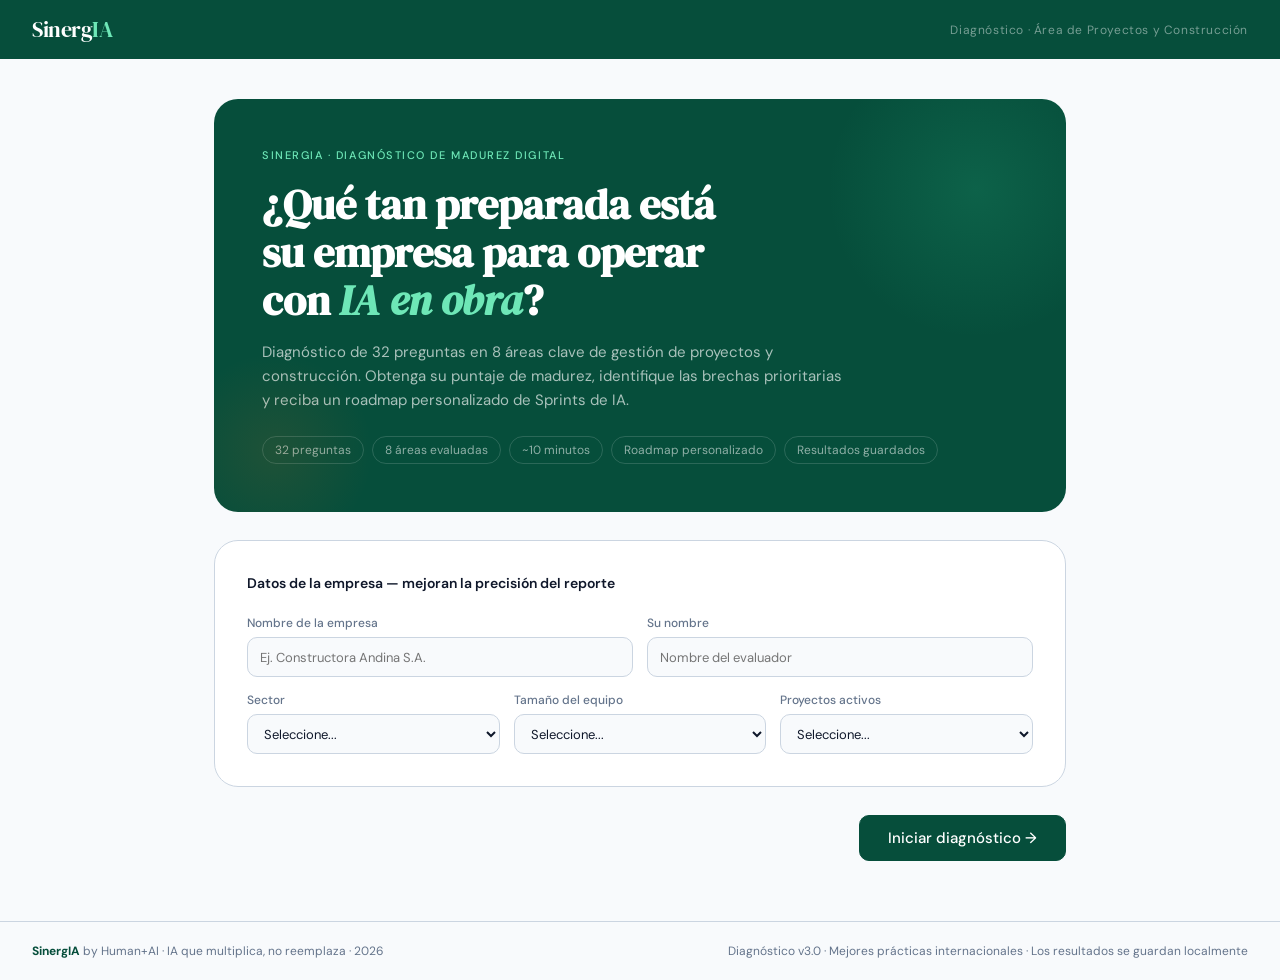
==== SinergIA_Diagnostico.html @ 9b188630 "Add files via upload" ====
<!DOCTYPE html>
<html lang="es">
<head>
<meta charset="UTF-8">
<meta name="viewport" content="width=device-width, initial-scale=1.0">
<title>SinergIA · Diagnóstico Área de Proyectos</title>
<link rel="stylesheet" href="estilos.css">
<link href="https://fonts.googleapis.com/css2?family=DM+Sans:ital,wght@0,300;0,400;0,500;0,600;1,400&family=DM+Serif+Display:ital@0;1&display=swap" rel="stylesheet">
</head>
<body>
<div class="shell">
  <header class="topbar">
    <div class="topbar-brand">Sinerg<span>IA</span></div>
    <div class="topbar-actions">
      <span class="topbar-sub">Diagnóstico · Área de Proyectos y Construcción</span>
      <a href="historial.html" class="topbar-hist" id="hist-link" style="display:none">
        <svg width="14" height="14" viewBox="0 0 16 16" fill="currentColor"><path d="M8 1a7 7 0 100 14A7 7 0 008 1zm.75 10.25h-1.5V7h1.5v4.25zm0-5.5h-1.5v-1.5h1.5v1.5z"/></svg>
        <span id="hist-count">Historial</span>
      </a>
    </div>
  </header>
  <main class="main" id="main"></main>
  <footer class="footer">
    <div><strong>SinergIA</strong> by Human+AI · IA que multiplica, no reemplaza · 2026</div>
    <div>Diagnóstico v3.0 · Mejores prácticas internacionales · Los resultados se guardan localmente</div>
  </footer>
</div>

<!-- TOAST -->
<div class="toast" id="toast"></div>

<script src="datos.js"></script>
<script>
// ═══════════════════════════════════════════════════════════════
//  STORAGE HELPERS
// ═══════════════════════════════════════════════════════════════
const STORAGE_KEY  = 'sinergia_evaluaciones';
const PROGRESS_KEY = 'sinergia_progreso';

function storageGet(key) {
  try { const v = localStorage.getItem(key); return v ? JSON.parse(v) : null; }
  catch(e) { return null; }
}
function storageSet(key, val) {
  try { localStorage.setItem(key, JSON.stringify(val)); return true; }
  catch(e) { return false; }
}
function storageRemove(key) {
  try { localStorage.removeItem(key); } catch(e) {}
}

function getEvaluaciones() { return storageGet(STORAGE_KEY) || []; }

function saveProgress() {
  storageSet(PROGRESS_KEY, {
    secIdx: state.secIdx,
    answers: state.answers,
    company: state.company,
    timestamp: Date.now()
  });
}

function clearProgress() { storageRemove(PROGRESS_KEY); }

function saveEvaluation(secs, overall, roadmap) {
  const evaluaciones = getEvaluaciones();
  const entry = {
    id: Date.now(),
    fecha: new Date().toISOString(),
    empresa: state.company.name || 'Sin nombre',
    contacto: state.company.contact || '',
    sector: state.company.sector || '',
    tamanio: state.company.size || '',
    proyectos: state.company.projects || '',
    respuestas: state.answers,
    puntajes: secs.map(s=>({ id:s.id, label:s.label, pct:s.pct, weight:s.weight, color:s.color })),
    total: overall,
    etiqueta: statusFor(overall).label,
    roadmap: roadmap.map(r=>({ name:r.name, area:r.area, hrs:r.hrs, pct:r.pct, id:r.id||'' }))
  };
  evaluaciones.unshift(entry);
  const ok = storageSet(STORAGE_KEY, evaluaciones.slice(0, 50)); // keep last 50
  clearProgress();
  return ok;
}

function showToast(msg, type='ok') {
  const t = document.getElementById('toast');
  if (!t) return;
  t.className = 'toast toast-'+type+' show';
  t.innerHTML = msg;
  setTimeout(()=>{ t.classList.remove('show'); }, 4000);
}

function updateHistLink() {
  const list = getEvaluaciones();
  const link = document.getElementById('hist-link');
  const count = document.getElementById('hist-count');
  if (!link) return;
  if (list.length > 0) {
    link.style.display = 'flex';
    count.textContent = `Historial (${list.length})`;
  } else {
    link.style.display = 'none';
  }
}

// ═══════════════════════════════════════════════════════════════
//  STATE
// ═══════════════════════════════════════════════════════════════
let state = {
  phase: 'intro',
  secIdx: 0,
  answers: {},
  company: { name:'', sector:'', size:'', contact:'', projects:'' }
};

const main = document.getElementById('main');

// ═══════════════════════════════════════════════════════════════
//  INIT — check for saved progress
// ═══════════════════════════════════════════════════════════════
function init() {
  updateHistLink();
  const prog = storageGet(PROGRESS_KEY);
  if (prog && Object.keys(prog.answers||{}).length > 0) {
    state.secIdx  = prog.secIdx  || 0;
    state.answers = prog.answers || {};
    state.company = prog.company || state.company;
    // Check if it was completed
    const totalQ = SECTIONS.reduce((a,s)=>a+s.questions.length, 0);
    const answered = Object.keys(state.answers).length;
    if (answered >= totalQ) {
      state.phase = 'results';
    } else {
      state.phase = 'resume'; // new phase: ask user whether to resume
    }
  }
  render();
}

// ═══════════════════════════════════════════════════════════════
//  RENDER ROUTER
// ═══════════════════════════════════════════════════════════════
function render() {
  window.scrollTo({ top:0, behavior:'smooth' });
  if      (state.phase==='intro')   renderIntro();
  else if (state.phase==='resume')  renderResume();
  else if (state.phase==='survey')  renderSurvey();
  else                               renderResults();
}

// ═══════════════════════════════════════════════════════════════
//  INTRO
// ═══════════════════════════════════════════════════════════════
function renderIntro() {
  const totalQ = SECTIONS.reduce((a,s)=>a+s.questions.length, 0);
  const evals  = getEvaluaciones();
  main.innerHTML = `
<div class="anim">
<div class="intro-hero">
  <div class="ih-eyebrow">SinergIA · Diagnóstico de madurez digital</div>
  <h1 class="ih-title">¿Qué tan preparada está<br>su empresa para operar<br>con <em>IA en obra</em>?</h1>
  <p class="ih-body">Diagnóstico de ${totalQ} preguntas en 8 áreas clave de gestión de proyectos y construcción. Obtenga su puntaje de madurez, identifique las brechas prioritarias y reciba un roadmap personalizado de Sprints de IA.</p>
  <div class="ih-chips">
    <span class="ih-chip">${totalQ} preguntas</span>
    <span class="ih-chip">8 áreas evaluadas</span>
    <span class="ih-chip">~10 minutos</span>
    <span class="ih-chip">Roadmap personalizado</span>
    <span class="ih-chip">Resultados guardados</span>
  </div>
</div>
${evals.length>0?`<div class="resume-banner anim-2">
  <div class="rb-icon">📋</div>
  <div class="rb-text">Tiene <strong>${evals.length} diagnóstico${evals.length>1?'s':''} guardado${evals.length>1?'s':''}</strong>. Puede comparar su próximo resultado con evaluaciones anteriores.</div>
  <a href="historial.html" class="btn btn-ghost rb-btn">Ver historial →</a>
</div>`:''}
<div class="form-card anim-3">
  <div class="form-card-title">Datos de la empresa — mejoran la precisión del reporte</div>
  <div class="form-grid-2">
    <div class="field"><label>Nombre de la empresa</label><input id="fi-name" type="text" placeholder="Ej. Constructora Andina S.A."></div>
    <div class="field"><label>Su nombre</label><input id="fi-contact" type="text" placeholder="Nombre del evaluador"></div>
  </div>
  <div class="form-grid-3">
    <div class="field"><label>Sector</label>
      <select id="fi-sector"><option value="">Seleccione...</option>
        <option>Construcción residencial</option><option>Construcción comercial</option>
        <option>Infraestructura pública</option><option>Construcción industrial</option>
        <option>Desarrollo inmobiliario</option><option>Construcción mixta</option>
      </select>
    </div>
    <div class="field"><label>Tamaño del equipo</label>
      <select id="fi-size"><option value="">Seleccione...</option>
        <option>Menos de 30 empleados</option><option>30 a 100 empleados</option>
        <option>100 a 300 empleados</option><option>Más de 300 empleados</option>
      </select>
    </div>
    <div class="field"><label>Proyectos activos</label>
      <select id="fi-projects"><option value="">Seleccione...</option>
        <option>1 proyecto</option><option>2 a 4 proyectos</option>
        <option>5 a 10 proyectos</option><option>Más de 10 proyectos</option>
      </select>
    </div>
  </div>
</div>
<div style="display:flex;justify-content:flex-end" class="anim-4">
  <button class="btn btn-primary" onclick="startSurvey()" style="font-size:15px;padding:12px 28px">Iniciar diagnóstico →</button>
</div>
</div>`;
}

function startSurvey() {
  state.company.name    = document.getElementById('fi-name').value.trim() || 'Su empresa';
  state.company.contact = document.getElementById('fi-contact').value.trim() || '';
  state.company.sector  = document.getElementById('fi-sector').value  || '';
  state.company.size    = document.getElementById('fi-size').value    || '';
  state.company.projects= document.getElementById('fi-projects').value|| '';
  state.phase   = 'survey';
  state.secIdx  = 0;
  state.answers = {};
  clearProgress();
  render();
}

// ═══════════════════════════════════════════════════════════════
//  RESUME PROMPT
// ═══════════════════════════════════════════════════════════════
function renderResume() {
  const answered = Object.keys(state.answers).length;
  const totalQ   = SECTIONS.reduce((a,s)=>a+s.questions.length, 0);
  const pct      = Math.round((answered / totalQ) * 100);
  const sec      = SECTIONS[state.secIdx] || SECTIONS[0];
  main.innerHTML = `
<div class="anim">
<div class="resume-hero">
  <div class="reh-icon">🔄</div>
  <h2 class="reh-title">Tiene un diagnóstico en progreso</h2>
  <p class="reh-sub">Respondió <strong>${answered} de ${totalQ} preguntas</strong> (${pct}%) — quedó en la sección <strong>"${sec.title}"</strong>.</p>
  <div class="reh-bar-track"><div class="reh-bar-fill" style="width:${pct}%"></div></div>
  <div class="reh-btns">
    <button class="btn btn-primary" onclick="resumeSurvey()">Continuar donde lo dejé →</button>
    <button class="btn btn-ghost" onclick="discardAndStart()">Empezar de nuevo</button>
  </div>
</div>
</div>`;
}

function resumeSurvey() {
  state.phase = 'survey';
  render();
}

function discardAndStart() {
  state = { phase:'intro', secIdx:0, answers:{}, company:{name:'',sector:'',size:'',contact:'',projects:''} };
  clearProgress();
  render();
}

// ═══════════════════════════════════════════════════════════════
//  SURVEY
// ═══════════════════════════════════════════════════════════════
function renderSurvey() {
  const sec    = SECTIONS[state.secIdx];
  const totalQ = SECTIONS.reduce((a,s)=>a+s.questions.length, 0);
  const doneQ  = SECTIONS.slice(0, state.secIdx).reduce((a,s)=>a+s.questions.length, 0)
               + sec.questions.filter((_,qi)=>state.answers[`${state.secIdx}_${qi}`]!==undefined).length;
  const pct    = Math.round((doneQ / totalQ) * 100);
  const allDone= sec.questions.every((_,qi)=>state.answers[`${state.secIdx}_${qi}`]!==undefined);
  const isLast = state.secIdx === SECTIONS.length - 1;

  const qHtml = sec.questions.map((q,qi)=>{
    const sel  = state.answers[`${state.secIdx}_${qi}`];
    const gIdx = SECTIONS.slice(0,state.secIdx).reduce((a,s)=>a+s.questions.length, 0) + qi + 1;
    const optsHtml = q.opts.map((o,oi)=>`
      <div class="opt ${sel===oi+1?'sel':''}" onclick="pick(${state.secIdx},${qi},${oi+1})">
        <span class="opt-badge">${oi+1}</span><span>${o}</span>
      </div>`).join('');
    return `<div class="q-card" id="qc-${state.secIdx}-${qi}">
      <div class="q-tag">Pregunta ${gIdx} de ${totalQ}</div>
      <p class="q-text">${q.text}</p>
      <div class="opts">${optsHtml}</div>
    </div>`;
  }).join('');

  main.innerHTML = `
<div class="anim">
<div class="prog-wrap">
  <div class="prog-meta"><span>${pct}% completado</span><span>${doneQ} de ${totalQ} respondidas</span></div>
  <div class="prog-track"><div class="prog-fill" style="width:${pct}%"></div></div>
</div>
<div class="sec-header">
  <span class="sec-pill" style="background:${sec.pillBg};color:${sec.pillColor}">${sec.pill}</span>
  <h2 class="sec-title">${sec.title}</h2>
  <p class="sec-sub">${sec.sub}</p>
</div>
${qHtml}
<div class="q-nav">
  <div class="nav-progress">
    <strong>${sec.questions.filter((_,qi)=>state.answers[`${state.secIdx}_${qi}`]!==undefined).length}</strong> de <strong>${sec.questions.length}</strong> respondidas en esta sección
  </div>
  <div class="nav-btns">
    ${state.secIdx>0?`<button class="btn btn-ghost" onclick="prevSec()">← Anterior</button>`:''}
    <button class="btn btn-primary" onclick="${isLast?'finish()':'nextSec()'}" ${allDone?'':'disabled'}>
      ${isLast?'Ver mi diagnóstico →':'Siguiente →'}
    </button>
  </div>
</div>
</div>`;
}

function pick(si, qi, score) {
  state.answers[`${si}_${qi}`] = score;
  saveProgress(); // persist after each answer
  renderSurvey();
  const sec  = SECTIONS[si];
  const next = sec.questions.findIndex((_,i)=>state.answers[`${si}_${i}`]===undefined);
  if (next !== -1) setTimeout(()=>{
    const el = document.getElementById(`qc-${si}-${next}`);
    if (el) el.scrollIntoView({ behavior:'smooth', block:'center' });
  }, 100);
}

function nextSec() {
  if (!SECTIONS[state.secIdx].questions.every((_,qi)=>state.answers[`${state.secIdx}_${qi}`]!==undefined)) return;
  state.secIdx++;
  saveProgress();
  render();
}

function prevSec() {
  if (state.secIdx > 0) { state.secIdx--; saveProgress(); render(); }
}

function finish() {
  if (!SECTIONS[state.secIdx].questions.every((_,qi)=>state.answers[`${state.secIdx}_${qi}`]!==undefined)) return;
  state.phase = 'results';
  render();
}

// ═══════════════════════════════════════════════════════════════
//  SCORING
// ═══════════════════════════════════════════════════════════════
function calcScores() {
  return SECTIONS.map((sec,si)=>{
    const scores = sec.questions.map((_,qi)=>state.answers[`${si}_${qi}`]||1);
    const raw    = scores.reduce((a,b)=>a+b, 0);
    const max    = sec.questions.length * 4;
    const pct    = Math.round((raw/max)*100);
    const weakItems = sec.questions
      .map((q,qi)=>({ q, score:state.answers[`${si}_${qi}`]||1 }))
      .filter(x=>x.score<=2).map(x=>x.q.text);
    return { ...sec, raw, max, pct, weakItems };
  });
}

function overallScore(secs) {
  return Math.round(secs.reduce((a,s)=>a+(s.pct*s.weight/100), 0));
}

function statusFor(pct) {
  if (pct<35) return { label:'Crítico',       color:'#DC2626', bg:'#FEE2E2', ring:'#FCA5A5' };
  if (pct<55) return { label:'Deficiente',    color:'#D97706', bg:'#FEF3C7', ring:'#FCD34D' };
  if (pct<70) return { label:'En desarrollo', color:'#0D9488', bg:'#CCFBF1', ring:'#5EEAD4' };
  if (pct<85) return { label:'Maduro',        color:'#1E40AF', bg:'#DBEAFE', ring:'#93C5FD' };
  return             { label:'Optimizado',    color:'#064E3B', bg:'#D1FAE5', ring:'#6EE7B7' };
}

function priorityReason(sec) {
  const reasons = {
    costos:      ['Sin control de costos por rubro, los sobrecostos se descubren cuando el daño ya ocurrió.','El control existe pero la demora en los datos hace que las alertas lleguen tarde para actuar.','El sistema funciona pero hay brechas en automatización del cálculo EVM y las alertas de CPI.','Buena base — agregar alertas automáticas de CPI y EAC potencia el control que ya existe.'],
    cronograma:  ['Sin CPM activo, el proyecto navega sin mapa — los retrasos se acumulan invisiblemente.','El cronograma existe pero sin camino crítico actualizado ni baselines no hay control real.','CPM funcional pero la gestión de baselines múltiples y la detección temprana pueden mejorarse.','Cronograma maduro — agregar análisis de float paths y detección predictiva de retrasos con IA.'],
    lean:        ['Sin Last Planner ni PPC, la planificación semanal es una promesa sin medición ni mejora.','Se planifica pero sin metodología Lean el equipo no puede mejorar su tasa de cumplimiento.','LPS parcial — digitalizar los tableros y automatizar el PPC multiplica el impacto del método.','LPS maduro — integrar IA en el análisis de causas raíz y el lookahead predictivo da el siguiente salto.'],
    riesgos:     ['Sin registro de riesgos, los proyectos absorben impactos que eran previsibles y mitigables.','Los riesgos se identifican pero sin cuantificación no hay forma de priorizar ni presupuestar contingencias.','Análisis cualitativo establecido — agregar cuantificación probabilística da el rango que el directorio necesita.','Gestión de riesgos madura — integrar los planes de respuesta al cronograma CPM es el paso siguiente.'],
    recursos:    ['Sin visibilidad de recursos entre proyectos, la sobrecarga pasa desapercibida hasta que hay crisis.','Planificación básica pero sin histogramas ni nivelación los cuellos de botella son inevitables.','Control de recursos funcional — la nivelación multi-proyecto y los histogramas automáticos eliminan los picos.','Gestión de recursos sólida — la planificación de capacidad a largo plazo es el siguiente nivel.'],
    portafolio:  ['El directorio toma decisiones con información incompleta o con semanas de retraso sistemático.','Los datos existen pero sin dashboard consolidado cada decisión requiere trabajo manual de consolidación.','Visibilidad parcial — automatizar el portafolio y los reportes elimina el trabajo de preparación semanal.','Portafolio bien instrumentado — los análisis what-if y la priorización estratégica son el próximo paso.'],
    comunicacion:['Sin actas estructuradas los compromisos se pierden y los mismos errores se repiten en cada obra.','Comunicación informal que genera trazabilidad cero — cualquier conflicto futuro es difícil de resolver.','Proceso de actas establecido pero manual — automatizarlo con IA libera horas del equipo técnico senior.','Comunicación bien gestionada — la sincronización campo-oficina en tiempo real es el paso que falta.'],
    herramientas:['La baja adopción digital limita el impacto de cualquier mejora de proceso que se implemente.','Herramientas básicas sin integración — los datos están aislados y los procesos siguen siendo manuales.','Base digital razonable — integrar la app de campo y habilitar multi-usuario son las mejoras clave.','Equipo digital maduro — la app móvil offline y la colaboración simultánea generarán impacto inmediato.'],
  };
  const idx = sec.pct<35?0:sec.pct<55?1:sec.pct<70?2:3;
  return (reasons[sec.id]||['Área con oportunidad de mejora identificada.'])[idx];
}

// ═══════════════════════════════════════════════════════════════
//  RESULTS
// ═══════════════════════════════════════════════════════════════
function renderResults() {
  const secs    = calcScores();
  const overall = overallScore(secs);
  const ol      = statusFor(overall);
  const sorted  = [...secs].sort((a,b)=>a.pct-b.pct);

  const roadmap = sorted.slice(0,4).map((s,i)=>{
    const sp = SPRINT_MAP[s.id] || SPRINT_MAP.costos;
    return { ...sp, id:s.id, pct:s.pct, weeks:`Semanas ${i*3+1}–${i*3+3}`, status:statusFor(s.pct) };
  });

  const totalMaxHrs = roadmap.reduce((a,rm)=>{ const n=parseInt(rm.hrs.split('–')[1])||10; return a+n; }, 0);
  const valueUSD    = Math.round(totalMaxHrs*28*52/1000)*1000;
  const critN       = secs.filter(s=>s.pct<35).length;
  const defN        = secs.filter(s=>s.pct>=35&&s.pct<55).length;
  const summary     = `${state.company.name} obtiene un puntaje de ${overall}/100 — nivel ${ol.label.toLowerCase()}. ${critN>0?`${critN} área${critN>1?'s están':'está'} en estado crítico.`:''} ${defN>0?`${defN} área${defN>1?'s requieren':'requiere'} mejora prioritaria.`:''}`;

  // AUTO-SAVE
  const saved = saveEvaluation(secs, overall, roadmap);
  updateHistLink();

  main.innerHTML = `
<div class="anim">
<!-- SAVED BANNER -->
${saved?`<div class="saved-banner"><span>✓ Evaluación guardada automáticamente</span><a href="historial.html" class="sb-link">Ver historial →</a></div>`:`<div class="saved-banner saved-warn"><span>⚠ No se pudo guardar (almacenamiento no disponible)</span></div>`}

<!-- HERO -->
<div class="result-hero">
  <div>
    <div class="rh-eyebrow">Diagnóstico de madurez · Área de Proyectos · ${new Date().toLocaleDateString('es-EC')}</div>
    <div class="rh-company">${state.company.name}</div>
    <div class="rh-meta">${[state.company.sector,state.company.size,state.company.projects].filter(Boolean).join(' · ')}${state.company.contact?' · '+state.company.contact:''}</div>
    <p class="rh-summary">${summary}</p>
  </div>
  <div class="score-ring" style="border-color:${ol.ring}60">
    <div class="sr-num" style="color:${ol.ring}">${overall}</div>
    <div class="sr-den">/ 100</div>
    <div class="sr-label" style="color:${ol.ring}">${ol.label}</div>
  </div>
</div>

<!-- SCORES -->
<div class="sec-scores" id="scores-a"></div>
<div class="sec-scores-2" id="scores-b"></div>

<!-- PRIORITY TABLE -->
<div class="table-card anim-2">
  <div class="table-head">Áreas ordenadas por prioridad de intervención</div>
  ${sorted.map((s,i)=>{
    const st=statusFor(s.pct);
    return `<div class="p-row">
      <div class="p-num" style="background:${st.bg};color:${st.color}">${i+1}</div>
      <div class="p-info">
        <div class="p-name">${s.label}</div>
        <div class="p-why">${priorityReason(s)}</div>
      </div>
      <div class="p-status">
        <span class="status-badge" style="background:${st.bg};color:${st.color}">${st.label}</span>
        <span class="p-pct" style="color:${st.color}">${s.pct}%</span>
      </div>
    </div>`;
  }).join('')}
</div>

<!-- ROADMAP -->
<div class="roadmap-section anim-3">
  <div class="roadmap-title">Roadmap recomendado de Sprints SinergIA</div>
  <div class="roadmap-sub">Los 4 Sprints con mayor impacto para su diagnóstico, en secuencia óptima</div>
  <div class="roadmap-grid">
    ${roadmap.map((rm,i)=>`
    <div class="rm-card ${i===0?'first':''}">
      <div class="rm-when">${rm.weeks}</div>
      <div class="rm-sprint">${rm.name}</div>
      <div class="rm-area">${rm.area}</div>
      <span class="rm-hrs">${rm.hrs} recuperadas</span>
      <div class="rm-score">Madurez actual: ${rm.pct}% · ${rm.status.label}</div>
    </div>`).join('')}
  </div>
</div>

<!-- ROI BOX -->
<div class="roi-box anim-4">
  <div class="roi-item">
    <div class="roi-num">~${totalMaxHrs}</div>
    <div class="roi-label">Horas semanales máx. recuperadas al completar los 4 Sprints prioritarios</div>
  </div>
  <div class="roi-item">
    <div class="roi-num">$${(valueUSD/1000).toFixed(0)}K</div>
    <div class="roi-label">USD de valor anual estimado liberado (costo promedio $28/hora)</div>
  </div>
  <div class="roi-item">
    <div class="roi-num">3 sem</div>
    <div class="roi-label">Para tener el primer Sprint funcionando con garantía total de devolución</div>
  </div>
</div>

<!-- INSIGHTS -->
<div class="insights anim-4">${buildInsights(secs,overall,sorted)}</div>

<!-- DETAIL CARDS -->
<div class="detail-section">
  <div class="detail-title">Procesos específicos con brechas detectadas</div>
  <div class="detail-grid">${buildDetailCards(sorted)}</div>
</div>

<!-- CTA -->
<div class="cta-row">
  <button class="btn btn-primary" onclick="window.print()">Imprimir / Guardar PDF</button>
  <button class="btn btn-orange" onclick="restart()">Nuevo diagnóstico →</button>
  <a href="historial.html" class="btn btn-violet">Ver historial →</a>
  <button class="btn btn-ghost" onclick="copyReport()">Copiar resumen</button>
</div>
</div>`;

  // Animate score bars
  setTimeout(()=>{
    ['scores-a','scores-b'].forEach((id,ri)=>{
      const grid = document.getElementById(id);
      if (!grid) return;
      const arr = ri===0 ? secs.slice(0,4) : secs.slice(4,8);
      grid.innerHTML = arr.map(s=>{
        const st = statusFor(s.pct);
        return `<div class="ss-card">
          <div class="ss-name">${s.label}</div>
          <div class="ss-pct" style="color:${st.color}">${s.pct}%</div>
          <div class="ss-bar"><div class="ss-bar-fill" style="width:0%;background:${s.color}" data-w="${s.pct}"></div></div>
          <div class="ss-status" style="color:${st.color}">${st.label} · ${s.weight}%</div>
        </div>`;
      }).join('');
    });
    setTimeout(()=>{ document.querySelectorAll('.ss-bar-fill').forEach(el=>{ el.style.width=el.dataset.w+'%'; }); }, 60);
  }, 60);
}

function buildInsights(secs, overall, sorted) {
  let html = '';
  const critical  = secs.filter(s=>s.pct<35);
  const deficient = secs.filter(s=>s.pct>=35&&s.pct<55);
  const newAreas  = secs.filter(s=>['lean','riesgos','recursos'].includes(s.id)&&s.pct<55);
  const good      = secs.filter(s=>s.pct>=75);

  if (critical.length>0)
    html+=`<div class="ins-card ins-critical"><div class="ins-label">Alerta crítica — acción inmediata requerida</div>
      <div class="ins-text"><strong>${critical.map(s=>s.label).join(' y ')}</strong> ${critical.length>1?'están':'está'} en estado crítico. Son puntos ciegos operativos donde las pérdidas ocurren sin visibilidad. Un Sprint de 3 semanas puede transformar cada área de cero control a alertas automáticas funcionando.</div></div>`;

  if (deficient.length>0)
    html+=`<div class="ins-card ins-warn"><div class="ins-label">Procesos manuales con alto costo de fricción</div>
      <div class="ins-text"><strong>${deficient.map(s=>s.label).join(' y ')}</strong> tienen procesos que existen pero consumen tiempo valioso del equipo técnico. La IA no reemplaza el criterio del equipo — elimina el trabajo repetitivo que les impide aplicarlo.</div></div>`;

  if (newAreas.length>0)
    html+=`<div class="ins-card ins-info"><div class="ins-label">Capacidades estratégicas con bajo nivel de implementación</div>
      <div class="ins-text"><strong>${newAreas.map(s=>s.label).join(', ')}</strong> son áreas que las constructoras líderes de LATAM ya tienen implementadas como estándar operativo. Implementarlas eleva el nivel de madurez al estándar internacional de la industria.</div></div>`;

  if (overall>=55&&overall<75)
    html+=`<div class="ins-card ins-ok"><div class="ins-label">Empresa en transición — momento óptimo para IA</div>
      <div class="ins-text">Superó la etapa de solo Excel y WhatsApp. Este es el momento exacto para agregar IA: los procesos ya existen, los datos ya fluyen, y la IA los potencia sin rediseñar desde cero.</div></div>`;

  if (good.length>0)
    html+=`<div class="ins-card ins-ok"><div class="ins-label">Fortalezas identificadas — base para escalar</div>
      <div class="ins-text"><strong>${good.map(s=>s.label).join(' y ')}</strong> muestran madurez alta. En estas áreas el Sprint agrega inteligencia sobre procesos que ya funcionan.</div></div>`;

  html+=`<div class="ins-card ins-info"><div class="ins-label">Potencial total identificado en este diagnóstico</div>
    <div class="ins-text">Con los Sprints prioritarios, el equipo puede recuperar entre <strong>30 y 60 horas semanales</strong>. Mientras el mercado LATAM opera debajo del 40% de madurez digital, las empresas que adoptan IA en los próximos 18 meses definen el nuevo piso competitivo del sector.</div></div>`;

  return html;
}

function buildDetailCards(sorted) {
  return sorted.slice(0,4).map(s=>{
    if (!s.weakItems||!s.weakItems.length) return '';
    const st = statusFor(s.pct);
    return `<div class="detail-card">
      <div class="dc-area" style="color:${st.color}">${s.label} · ${s.pct}% — ${st.label}</div>
      <ul class="dc-issues">${s.weakItems.slice(0,3).map(q=>`<li class="dc-issue">
        <span class="dc-dot" style="background:${st.color}"></span><span>${q}</span></li>`).join('')}</ul>
    </div>`;
  }).join('');
}

// ═══════════════════════════════════════════════════════════════
//  UTILS
// ═══════════════════════════════════════════════════════════════
function restart() {
  state = { phase:'intro', secIdx:0, answers:{}, company:{name:'',sector:'',size:'',contact:'',projects:''} };
  clearProgress();
  render();
}

function copyReport() {
  const secs    = calcScores();
  const overall = overallScore(secs);
  const ol      = statusFor(overall);
  const sorted  = [...secs].sort((a,b)=>a.pct-b.pct);
  let t = `DIAGNÓSTICO ÁREA DE PROYECTOS — ${state.company.name}\n`;
  t += `Fecha: ${new Date().toLocaleDateString('es-EC')} | Puntaje: ${overall}/100 — ${ol.label}\n\n`;
  t += `RESULTADOS POR ÁREA:\n`;
  secs.forEach(s=>{ t+=`· ${s.label}: ${s.pct}% — ${statusFor(s.pct).label}\n`; });
  t += `\nROADMAP RECOMENDADO (top 4):\n`;
  sorted.slice(0,4).forEach((s,i)=>{
    const sp = SPRINT_MAP[s.id];
    t += `${i+1}. ${sp.name} — Semanas ${i*3+1}-${i*3+3}\n`;
  });
  t += `\nGenerado por SinergIA by Human+AI · 2026`;
  navigator.clipboard.writeText(t)
    .then(()=>showToast('✓ Resumen copiado al portapapeles', 'ok'))
    .catch(()=>alert('Seleccione el contenido manualmente con Ctrl+A.'));
}

// START
init();
</script>
</body>
</html>
---- estilos.css ----
/* ═══════════════════════════════════════════════════════════
   estilos.css — SinergIA Diagnóstico v3.0
   Compartido entre diagnostico.html e historial.html
════════════════════════════════════════════════════════════ */
:root{
  --green:#064E3B;--green-m:#059669;--green-l:#A7F3D0;--green-xl:#D1FAE5;
  --violet:#4C1D95;--violet-m:#7C3AED;--violet-l:#DDD6FE;
  --orange:#F97316;--orange-l:#FFEDD5;
  --amber:#D97706;--amber-l:#FEF3C7;
  --red:#DC2626;--red-l:#FEE2E2;
  --blue:#1E40AF;--blue-l:#DBEAFE;
  --teal:#0D9488;--teal-l:#CCFBF1;
  --indigo:#3730A3;--indigo-l:#E0E7FF;
  --slate:#475569;--slate-l:#F1F5F9;
  --ink:#0F172A;--mist:#64748B;--fog:#CBD5E1;
  --white:#FFFFFF;--paper:#F8FAFC;--card:#FFFFFF;
  --r-md:10px;--r-lg:16px;--r-xl:24px;
}
*{box-sizing:border-box;margin:0;padding:0}
html{scroll-behavior:smooth}
body{font-family:'DM Sans',-apple-system,sans-serif;background:var(--paper);color:var(--ink);min-height:100vh;line-height:1.5;-webkit-font-smoothing:antialiased}
.shell{min-height:100vh;display:grid;grid-template-rows:auto 1fr auto}

/* ── TOPBAR ── */
.topbar{background:var(--green);padding:13px 32px;display:flex;align-items:center;justify-content:space-between}
.topbar-brand{font-family:'DM Serif Display','Georgia',serif;font-size:22px;color:#fff;letter-spacing:-.02em}
.topbar-brand span{color:#6EE7B7}
.topbar-actions{display:flex;align-items:center;gap:16px}
.topbar-sub{font-size:12px;color:rgba(255,255,255,.45);letter-spacing:.05em}
.topbar-hist{display:none;align-items:center;gap:6px;font-size:12px;color:#6EE7B7;text-decoration:none;padding:5px 12px;border:1px solid rgba(110,231,183,.3);border-radius:100px;transition:all .2s}
.topbar-hist:hover{background:rgba(110,231,183,.1);border-color:#6EE7B7}

/* ── MAIN ── */
.main{max-width:900px;margin:0 auto;padding:40px 24px 60px;width:100%}

/* ── FOOTER ── */
.footer{padding:20px 32px;border-top:1px solid var(--fog);display:flex;justify-content:space-between;align-items:center;font-size:12px;color:var(--mist)}
.footer strong{color:var(--green)}

/* ── PROGRESS ── */
.prog-wrap{margin-bottom:28px}
.prog-meta{display:flex;justify-content:space-between;font-size:12px;color:var(--mist);margin-bottom:8px}
.prog-track{height:6px;background:var(--fog);border-radius:3px;overflow:hidden}
.prog-fill{height:100%;background:linear-gradient(90deg,var(--green-m),#34D399);border-radius:3px;transition:width .5s cubic-bezier(.4,0,.2,1)}

/* ── INTRO HERO ── */
.intro-hero{background:var(--green);border-radius:var(--r-xl);padding:48px;margin-bottom:28px;position:relative;overflow:hidden}
.intro-hero::before{content:'';position:absolute;top:-60px;right:-60px;width:300px;height:300px;background:radial-gradient(circle,rgba(52,211,153,.15),transparent 70%);pointer-events:none}
.intro-hero::after{content:'';position:absolute;bottom:-40px;left:-40px;width:200px;height:200px;background:radial-gradient(circle,rgba(249,115,22,.1),transparent 70%);pointer-events:none}
.ih-eyebrow{font-size:11px;letter-spacing:.14em;text-transform:uppercase;color:#6EE7B7;font-weight:500;margin-bottom:16px}
.ih-title{font-family:'DM Serif Display','Georgia',serif;font-size:clamp(26px,4vw,42px);color:#fff;line-height:1.15;margin-bottom:16px}
.ih-title em{color:#6EE7B7;font-style:italic}
.ih-body{font-size:15px;color:rgba(255,255,255,.65);max-width:580px;line-height:1.6;margin-bottom:24px}
.ih-chips{display:flex;gap:8px;flex-wrap:wrap}
.ih-chip{font-size:12px;padding:4px 12px;border-radius:100px;border:1px solid rgba(255,255,255,.15);color:rgba(255,255,255,.55)}

/* ── RESUME BANNER ── */
.resume-banner{background:#fff;border:1px solid var(--green-l);border-left:4px solid var(--green-m);border-radius:var(--r-lg);padding:14px 18px;margin-bottom:20px;display:flex;align-items:center;gap:12px;flex-wrap:wrap}
.rb-icon{font-size:20px;flex-shrink:0}
.rb-text{font-size:14px;color:var(--ink);flex:1;min-width:180px}
.rb-btn{font-size:13px!important;padding:8px 16px!important}

/* ── RESUME HERO ── */
.resume-hero{background:#fff;border:1px solid var(--fog);border-radius:var(--r-xl);padding:40px 36px;text-align:center;max-width:560px;margin:40px auto}
.reh-icon{font-size:40px;margin-bottom:16px}
.reh-title{font-family:'DM Serif Display','Georgia',serif;font-size:28px;color:var(--ink);margin-bottom:10px}
.reh-sub{font-size:15px;color:var(--mist);line-height:1.5;margin-bottom:20px}
.reh-bar-track{height:8px;background:var(--fog);border-radius:4px;overflow:hidden;margin:0 auto 28px;max-width:400px}
.reh-bar-fill{height:100%;background:linear-gradient(90deg,var(--green-m),#34D399);border-radius:4px}
.reh-btns{display:flex;gap:12px;justify-content:center;flex-wrap:wrap}

/* ── FORM ── */
.form-card{background:var(--card);border:1px solid var(--fog);border-radius:var(--r-xl);padding:32px;margin-bottom:28px}
.form-card-title{font-size:14px;font-weight:600;color:var(--ink);margin-bottom:20px}
.form-grid-2{display:grid;grid-template-columns:1fr 1fr;gap:14px;margin-bottom:14px}
.form-grid-3{display:grid;grid-template-columns:1fr 1fr 1fr;gap:14px}
.field label{font-size:12px;color:var(--mist);display:block;margin-bottom:5px;font-weight:500}
.field input,.field select{width:100%;height:40px;padding:0 12px;border:1px solid var(--fog);border-radius:var(--r-md);font-size:13px;font-family:'DM Sans',-apple-system,sans-serif;color:var(--ink);background:var(--paper);outline:none;transition:border-color .15s}
.field input:focus,.field select:focus{border-color:var(--green-m);background:#fff}

/* ── SECTION HEADER ── */
.sec-header{margin-bottom:24px}
.sec-pill{display:inline-block;font-size:11px;font-weight:600;letter-spacing:.1em;text-transform:uppercase;padding:4px 12px;border-radius:100px;margin-bottom:10px}
.sec-title{font-family:'DM Serif Display','Georgia',serif;font-size:26px;color:var(--ink);margin-bottom:6px}
.sec-sub{font-size:14px;color:var(--mist);line-height:1.5;max-width:680px}

/* ── QUESTION ── */
.q-card{background:var(--card);border:1px solid var(--fog);border-radius:var(--r-xl);padding:24px;margin-bottom:14px;transition:border-color .2s}
.q-tag{font-size:11px;color:var(--mist);text-transform:uppercase;letter-spacing:.08em;margin-bottom:8px}
.q-text{font-size:15px;font-weight:500;color:var(--ink);margin-bottom:16px;line-height:1.4}
.opts{display:grid;grid-template-columns:1fr 1fr;gap:8px}
.opt{padding:11px 14px;border:1.5px solid var(--fog);border-radius:var(--r-md);cursor:pointer;font-size:13px;color:var(--slate);line-height:1.35;transition:all .15s;display:flex;gap:8px;align-items:flex-start;background:var(--paper);user-select:none}
.opt:hover{border-color:var(--green-m);background:#fff;color:var(--ink)}
.opt.sel{border-color:var(--green);background:var(--green-xl);color:var(--green);font-weight:500}
.opt-badge{flex-shrink:0;width:20px;height:20px;border-radius:50%;background:rgba(0,0,0,.06);font-size:10px;font-weight:600;display:flex;align-items:center;justify-content:center;color:var(--mist);margin-top:1px}
.opt.sel .opt-badge{background:var(--green);color:#fff}

/* ── NAV ── */
.q-nav{display:flex;justify-content:space-between;align-items:center;padding:20px 0 0;border-top:1px solid var(--fog);margin-top:8px}
.nav-progress{font-size:13px;color:var(--mist)}
.nav-progress strong{color:var(--ink)}
.nav-btns{display:flex;gap:10px}

/* ── BUTTONS ── */
.btn{display:inline-flex;align-items:center;gap:6px;padding:10px 20px;border-radius:var(--r-md);font-size:14px;font-family:'DM Sans',-apple-system,sans-serif;font-weight:500;cursor:pointer;border:1.5px solid transparent;transition:all .15s;text-decoration:none;white-space:nowrap}
.btn-primary{background:var(--green);color:#fff;border-color:var(--green)}
.btn-primary:hover{background:#065F46}
.btn-primary:disabled{opacity:.4;cursor:not-allowed}
.btn-ghost{background:transparent;color:var(--slate);border-color:var(--fog)}
.btn-ghost:hover{border-color:var(--slate);color:var(--ink)}
.btn-orange{background:var(--orange);color:#fff;border-color:var(--orange)}
.btn-orange:hover{background:#EA6A0A}
.btn-violet{background:var(--violet);color:#fff;border-color:var(--violet)}
.btn-violet:hover{background:#3B1578}
.btn-red{background:var(--red);color:#fff;border-color:var(--red)}
.btn-red:hover{background:#B91C1C}

/* ── SAVED BANNER ── */
.saved-banner{background:var(--green-xl);border:1px solid var(--green-l);border-radius:var(--r-lg);padding:12px 18px;margin-bottom:20px;display:flex;align-items:center;justify-content:space-between;font-size:14px;color:var(--green)}
.saved-warn{background:var(--amber-l);border-color:#FCD34D;color:var(--amber)}
.sb-link{color:var(--green);font-weight:600;text-decoration:none}
.sb-link:hover{text-decoration:underline}

/* ── RESULTS ── */
.result-hero{background:var(--green);border-radius:var(--r-xl);padding:36px 40px;margin-bottom:20px;display:grid;grid-template-columns:1fr 120px;gap:24px;align-items:center;position:relative;overflow:hidden}
.result-hero::before{content:'';position:absolute;top:-80px;right:80px;width:280px;height:280px;background:radial-gradient(circle,rgba(52,211,153,.12),transparent 70%);pointer-events:none}
.rh-eyebrow{font-size:11px;letter-spacing:.12em;text-transform:uppercase;color:#6EE7B7;margin-bottom:6px}
.rh-company{font-family:'DM Serif Display','Georgia',serif;font-size:28px;color:#fff;margin-bottom:4px}
.rh-meta{font-size:13px;color:rgba(255,255,255,.5);margin-bottom:16px}
.rh-summary{font-size:14px;color:rgba(255,255,255,.7);line-height:1.5;max-width:540px}
.score-ring{width:110px;height:110px;border-radius:50%;border:3px solid rgba(255,255,255,.15);display:flex;flex-direction:column;align-items:center;justify-content:center;position:relative;z-index:1;flex-shrink:0}
.sr-num{font-family:'DM Serif Display','Georgia',serif;font-size:36px;color:#fff;line-height:1}
.sr-den{font-size:13px;color:rgba(255,255,255,.4);margin-top:2px}
.sr-label{font-size:11px;font-weight:600;text-transform:uppercase;letter-spacing:.08em;margin-top:4px}

/* ── SCORES GRID ── */
.sec-scores,.sec-scores-2{display:grid;grid-template-columns:repeat(4,1fr);gap:10px;margin-bottom:14px}
.ss-card{background:var(--card);border:1px solid var(--fog);border-radius:var(--r-lg);padding:14px 12px}
.ss-name{font-size:12px;font-weight:500;color:var(--ink);margin-bottom:6px;line-height:1.3}
.ss-pct{font-size:22px;font-weight:600;line-height:1;margin-bottom:6px}
.ss-bar{height:4px;background:var(--fog);border-radius:2px;overflow:hidden;margin-bottom:6px}
.ss-bar-fill{height:100%;border-radius:2px;transition:width 1.2s cubic-bezier(.4,0,.2,1)}
.ss-status{font-size:11px;font-weight:500}

/* ── PRIORITY TABLE ── */
.table-card{background:var(--card);border:1px solid var(--fog);border-radius:var(--r-xl);overflow:hidden;margin-bottom:24px}
.table-head{padding:14px 20px;background:var(--slate-l);border-bottom:1px solid var(--fog);font-size:11px;font-weight:600;color:var(--mist);text-transform:uppercase;letter-spacing:.1em}
.p-row{display:grid;grid-template-columns:36px 1fr 180px;gap:14px;align-items:center;padding:14px 20px;border-bottom:1px solid var(--fog)}
.p-row:last-child{border-bottom:none}
.p-num{width:28px;height:28px;border-radius:50%;font-size:12px;font-weight:700;display:flex;align-items:center;justify-content:center;flex-shrink:0}
.p-info .p-name{font-size:13px;font-weight:500;color:var(--ink);margin-bottom:3px}
.p-info .p-why{font-size:12px;color:var(--mist);line-height:1.4}
.p-status{text-align:right}
.status-badge{display:inline-block;font-size:11px;font-weight:600;padding:4px 10px;border-radius:100px}
.p-pct{font-size:13px;font-weight:500;display:block;margin-top:4px}

/* ── ROADMAP ── */
.roadmap-section{margin-bottom:24px}
.roadmap-title{font-family:'DM Serif Display','Georgia',serif;font-size:22px;color:var(--ink);margin-bottom:6px}
.roadmap-sub{font-size:13px;color:var(--mist);margin-bottom:16px}
.roadmap-grid{display:grid;grid-template-columns:repeat(4,1fr);gap:10px}
.rm-card{background:var(--card);border:1px solid var(--fog);border-radius:var(--r-lg);padding:16px 14px;position:relative}
.rm-card.first{border-color:var(--green);border-width:2px}
.rm-card.first::before{content:'Empezar aquí';position:absolute;top:-10px;left:50%;transform:translateX(-50%);background:var(--green);color:#fff;font-size:10px;font-weight:600;padding:2px 10px;border-radius:100px;white-space:nowrap}
.rm-when{font-size:10px;color:var(--mist);text-transform:uppercase;letter-spacing:.1em;margin-bottom:5px}
.rm-card.first .rm-when{color:var(--green-m);font-weight:600}
.rm-sprint{font-size:13px;font-weight:600;color:var(--ink);margin-bottom:3px;line-height:1.3}
.rm-card.first .rm-sprint{color:var(--green)}
.rm-area{font-size:11px;color:var(--mist);margin-bottom:8px;line-height:1.3}
.rm-hrs{font-size:11px;font-weight:600;color:var(--green);background:var(--green-xl);padding:3px 8px;border-radius:4px;display:inline-block}
.rm-score{font-size:11px;color:var(--mist);margin-top:5px}

/* ── INSIGHTS ── */
.insights{margin-bottom:24px;display:flex;flex-direction:column;gap:10px}
.ins-card{border-radius:var(--r-lg);padding:16px 20px;border-left:4px solid}
.ins-label{font-size:11px;font-weight:700;text-transform:uppercase;letter-spacing:.1em;margin-bottom:6px}
.ins-text{font-size:13px;line-height:1.5}
.ins-critical{background:var(--red-l);border-color:var(--red)}.ins-critical .ins-label{color:var(--red)}.ins-critical .ins-text{color:#7F1D1D}
.ins-warn{background:var(--amber-l);border-color:var(--amber)}.ins-warn .ins-label{color:var(--amber)}.ins-warn .ins-text{color:#78350F}
.ins-ok{background:var(--green-xl);border-color:var(--green-m)}.ins-ok .ins-label{color:var(--green)}.ins-ok .ins-text{color:#064E3B}
.ins-info{background:var(--blue-l);border-color:var(--blue)}.ins-info .ins-label{color:var(--blue)}.ins-info .ins-text{color:#1E3A8A}

/* ── ROI BOX ── */
.roi-box{background:var(--violet);border-radius:var(--r-xl);padding:32px;display:grid;grid-template-columns:1fr 1fr 1fr;gap:20px;margin-bottom:24px}
.roi-item{text-align:center}
.roi-num{font-family:'DM Serif Display','Georgia',serif;font-size:36px;color:#fff;line-height:1;margin-bottom:6px}
.roi-label{font-size:12px;color:rgba(255,255,255,.6);line-height:1.4}

/* ── DETAIL ── */
.detail-section{margin-bottom:24px}
.detail-title{font-family:'DM Serif Display','Georgia',serif;font-size:20px;color:var(--ink);margin-bottom:12px}
.detail-grid{display:grid;grid-template-columns:1fr 1fr;gap:10px}
.detail-card{background:var(--card);border:1px solid var(--fog);border-radius:var(--r-lg);padding:16px 18px}
.dc-area{font-size:11px;font-weight:600;text-transform:uppercase;letter-spacing:.1em;margin-bottom:8px}
.dc-issues{list-style:none}
.dc-issue{font-size:13px;color:var(--slate);padding:5px 0;border-bottom:1px solid var(--fog);line-height:1.35;display:flex;gap:8px;align-items:flex-start}
.dc-issue:last-child{border-bottom:none}
.dc-dot{width:6px;height:6px;border-radius:50%;flex-shrink:0;margin-top:5px}

/* ── CTA ROW ── */
.cta-row{display:flex;gap:10px;flex-wrap:wrap;padding-top:16px;border-top:1px solid var(--fog)}

/* ── TOAST ── */
.toast{position:fixed;bottom:24px;left:50%;transform:translateX(-50%) translateY(20px);background:var(--ink);color:#fff;padding:12px 24px;border-radius:100px;font-size:14px;font-weight:500;z-index:9999;opacity:0;transition:all .3s;pointer-events:none;white-space:nowrap}
.toast.show{opacity:1;transform:translateX(-50%) translateY(0)}
.toast.toast-ok{background:var(--green)}
.toast.toast-warn{background:var(--amber)}
.toast.toast-err{background:var(--red)}

/* ── HISTORIAL PAGE ── */
.hist-hero{background:var(--green);border-radius:var(--r-xl);padding:36px 40px;margin-bottom:24px;color:#fff;position:relative;overflow:hidden}
.hist-hero::before{content:'';position:absolute;top:-60px;right:-60px;width:240px;height:240px;background:radial-gradient(circle,rgba(52,211,153,.12),transparent 70%);pointer-events:none}
.hh-label{font-size:11px;letter-spacing:.14em;text-transform:uppercase;color:#6EE7B7;margin-bottom:8px}
.hh-title{font-family:'DM Serif Display','Georgia',serif;font-size:32px;margin-bottom:8px}
.hh-sub{font-size:14px;color:rgba(255,255,255,.6);max-width:520px;line-height:1.5}
.hist-meta{display:flex;align-items:center;gap:16px;margin-bottom:20px;flex-wrap:wrap}
.hist-count{font-size:14px;color:var(--mist);flex:1}
.hist-actions{display:flex;gap:8px}
.eval-card{background:var(--card);border:1px solid var(--fog);border-radius:var(--r-xl);margin-bottom:14px;overflow:hidden}
.eval-head{display:grid;grid-template-columns:80px 1fr auto;gap:16px;align-items:center;padding:18px 22px;cursor:pointer;background:var(--paper);transition:background .15s}
.eval-head:hover{background:#EEE9E1}
.eh-score{text-align:center}
.eh-score .es-num{font-family:'DM Serif Display','Georgia',serif;font-size:32px;line-height:1}
.eh-score .es-label{font-size:11px;font-weight:600;text-transform:uppercase;letter-spacing:.06em;margin-top:2px}
.eh-info .ei-company{font-size:16px;font-weight:600;color:var(--ink);margin-bottom:4px}
.eh-info .ei-meta{font-size:12px;color:var(--mist);line-height:1.4}
.eh-actions{display:flex;gap:8px;align-items:center}
.eval-toggle{font-size:20px;color:var(--mist);transition:transform .2s;cursor:pointer;background:none;border:none;padding:4px}
.eval-card.open .eval-toggle{transform:rotate(180deg)}
.eval-body{display:none;padding:20px 22px;border-top:1px solid var(--fog);background:#fff}
.eval-card.open .eval-body{display:block}
.eb-scores{display:grid;grid-template-columns:repeat(4,1fr);gap:8px;margin-bottom:16px}
.ebs-card{background:var(--paper);border:1px solid var(--fog);border-radius:var(--r-md);padding:10px}
.ebs-label{font-size:11px;font-weight:500;color:var(--ink);margin-bottom:4px;line-height:1.3}
.ebs-pct{font-size:18px;font-weight:600;line-height:1;margin-bottom:4px}
.ebs-bar{height:3px;background:var(--fog);border-radius:2px;overflow:hidden}
.ebs-bar-fill{height:100%;border-radius:2px}
.ebs-status{font-size:10px;font-weight:500;margin-top:3px}
.eb-roadmap{margin-top:16px}
.eb-roadmap-title{font-size:12px;font-weight:600;color:var(--mist);text-transform:uppercase;letter-spacing:.1em;margin-bottom:10px}
.eb-roadmap-grid{display:grid;grid-template-columns:repeat(4,1fr);gap:8px}
.ebrm{background:var(--paper);border:1px solid var(--fog);border-radius:var(--r-md);padding:10px 12px}
.ebrm.first{border-color:var(--green);border-width:2px}
.ebrm-week{font-size:10px;color:var(--mist);text-transform:uppercase;letter-spacing:.08em;margin-bottom:4px}
.ebrm-sprint{font-size:12px;font-weight:600;color:var(--ink);line-height:1.3;margin-bottom:3px}
.ebrm.first .ebrm-sprint{color:var(--green)}
.ebrm-hrs{font-size:11px;font-weight:600;color:var(--green);background:var(--green-xl);padding:2px 7px;border-radius:4px;display:inline-block}
.eb-answers-btn{font-size:12px;color:var(--mist);background:none;border:1px solid var(--fog);border-radius:var(--r-md);padding:6px 12px;cursor:pointer;margin-top:12px;transition:all .15s;font-family:'DM Sans',-apple-system,sans-serif}
.eb-answers-btn:hover{border-color:var(--slate);color:var(--ink)}
.eb-answers{display:none;margin-top:12px;background:var(--paper);border:1px solid var(--fog);border-radius:var(--r-lg);padding:14px 16px}
.eb-answers.open{display:block}
.ans-section{margin-bottom:12px}
.ans-sec-title{font-size:11px;font-weight:600;color:var(--mist);text-transform:uppercase;letter-spacing:.1em;margin-bottom:6px;padding-bottom:4px;border-bottom:1px solid var(--fog)}
.ans-q{font-size:12px;color:var(--ink);margin-bottom:4px;padding-left:8px;border-left:2px solid var(--fog);line-height:1.4}
.ans-a{font-size:12px;color:var(--green);font-weight:500;padding-left:8px;margin-bottom:8px}
.empty-state{text-align:center;padding:64px 24px;color:var(--mist)}
.es-icon{font-size:48px;margin-bottom:16px}
.es-title{font-family:'DM Serif Display','Georgia',serif;font-size:24px;color:var(--ink);margin-bottom:8px}
.es-sub{font-size:14px;line-height:1.5;margin-bottom:24px}

/* ── ANIMATIONS ── */
@keyframes fadeUp{from{opacity:0;transform:translateY(16px)}to{opacity:1;transform:translateY(0)}}
.anim{animation:fadeUp .4s ease both}
.anim-2{animation:fadeUp .4s .08s ease both}
.anim-3{animation:fadeUp .4s .16s ease both}
.anim-4{animation:fadeUp .4s .24s ease both}

/* ── PRINT ── */
@media print{
  .topbar,.footer,.cta-row,.toast,.saved-banner,.topbar-hist,.prog-wrap,.nav-btns{display:none!important}
  .result-hero{background:var(--green)!important;-webkit-print-color-adjust:exact;print-color-adjust:exact}
  .roi-box{background:var(--violet)!important;-webkit-print-color-adjust:exact;print-color-adjust:exact}
  body{background:#fff}
}

/* ── RESPONSIVE ── */
@media(max-width:720px){
  .form-grid-2,.form-grid-3,.opts,.sec-scores,.sec-scores-2,.roadmap-grid{grid-template-columns:1fr}
  .detail-grid{grid-template-columns:1fr}
  .result-hero{grid-template-columns:1fr}
  .score-ring{display:none}
  .roi-box{grid-template-columns:1fr;gap:12px}
  .p-row{grid-template-columns:36px 1fr}
  .p-status{display:none}
  .topbar{padding:12px 16px}
  .main{padding:24px 16px 48px}
  .hist-hero{padding:24px}
  .eb-scores,.eb-roadmap-grid{grid-template-columns:1fr 1fr}
  .eval-head{grid-template-columns:60px 1fr}
  .eh-actions{display:none}
}
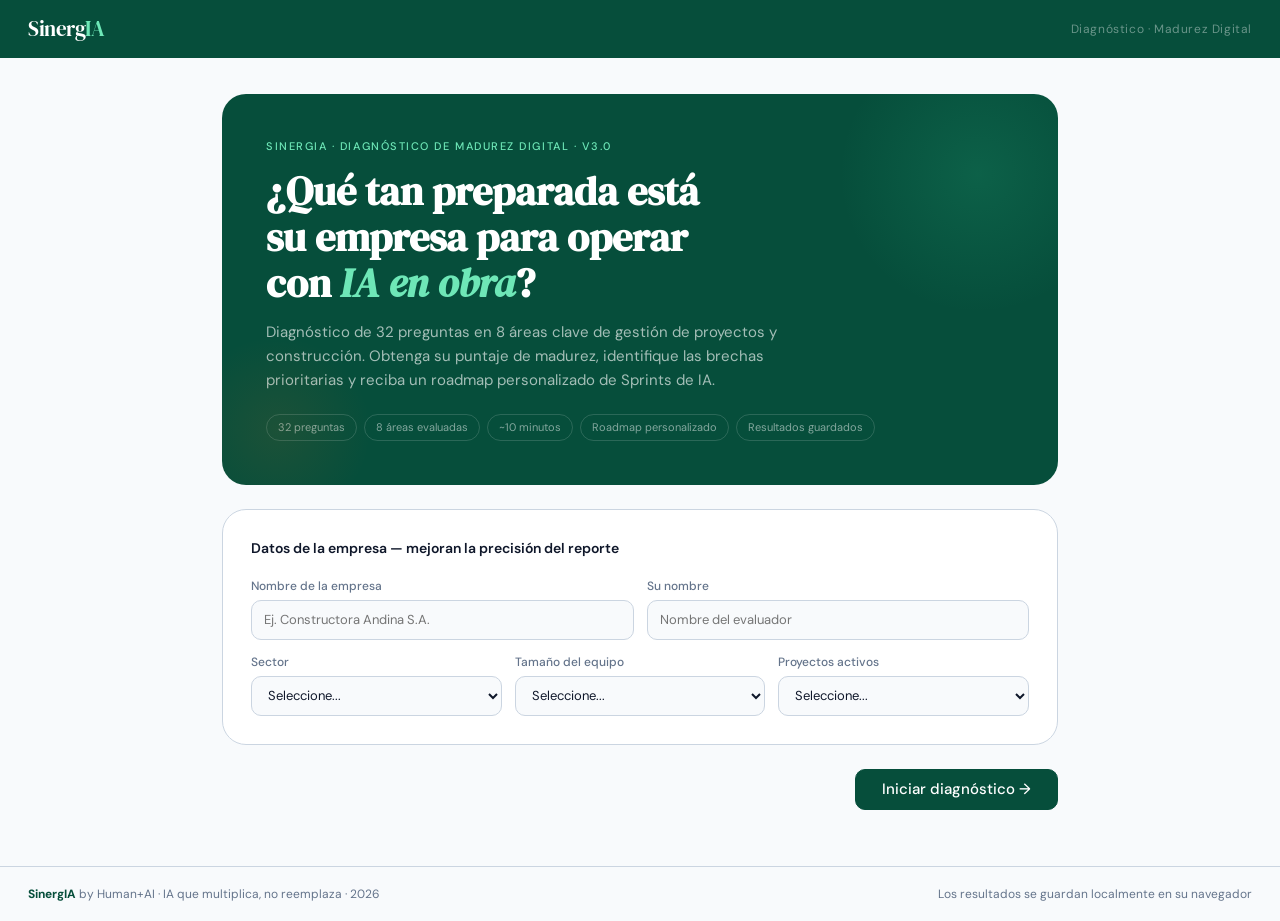
==== commit a11bd10a: "Add files via upload" ====
--- a/SinergIA_Diagnostico.html
+++ b/SinergIA_Diagnostico.html
@@ -3,595 +3,595 @@
 <head>
 <meta charset="UTF-8">
 <meta name="viewport" content="width=device-width, initial-scale=1.0">
-<title>SinergIA · Diagnóstico Área de Proyectos</title>
-<link rel="stylesheet" href="estilos.css">
-<link href="https://fonts.googleapis.com/css2?family=DM+Sans:ital,wght@0,300;0,400;0,500;0,600;1,400&family=DM+Serif+Display:ital@0;1&display=swap" rel="stylesheet">
+<title>SinergIA · Diagnóstico de Madurez</title>
+<link href="https://fonts.googleapis.com/css2?family=DM+Sans:wght@300;400;500;600&family=DM+Serif+Display:ital@0;1&display=swap" rel="stylesheet">
+<style>
+:root{
+  --g:#064E3B;--gm:#059669;--gl:#A7F3D0;--gxl:#D1FAE5;
+  --v:#4C1D95;--vm:#7C3AED;--vl:#DDD6FE;
+  --o:#F97316;--ol:#FFEDD5;
+  --a:#D97706;--al:#FEF3C7;
+  --r:#DC2626;--rl:#FEE2E2;
+  --b:#1E40AF;--bl:#DBEAFE;
+  --t:#0D9488;--tl:#CCFBF1;
+  --sl:#475569;--slat:#F1F5F9;
+  --ink:#0F172A;--mist:#64748B;--fog:#CBD5E1;
+  --wh:#FFFFFF;--paper:#F8FAFC;--card:#FFFFFF;
+  --rm:10px;--rl:16px;--rxl:24px;
+}
+*{box-sizing:border-box;margin:0;padding:0}
+html{scroll-behavior:smooth}
+body{font-family:'DM Sans',-apple-system,BlinkMacSystemFont,'Segoe UI',sans-serif;background:var(--paper);color:var(--ink);min-height:100vh;line-height:1.5;-webkit-font-smoothing:antialiased}
+.shell{min-height:100vh;display:flex;flex-direction:column}
+/* TOPBAR */
+.topbar{background:var(--g);padding:13px 28px;display:flex;align-items:center;justify-content:space-between;flex-shrink:0}
+.tb-brand{font-family:'DM Serif Display',Georgia,serif;font-size:21px;color:#fff;letter-spacing:-.02em}
+.tb-brand span{color:#6EE7B7}
+.tb-right{display:flex;align-items:center;gap:14px}
+.tb-sub{font-size:12px;color:rgba(255,255,255,.4);letter-spacing:.05em}
+.tb-hist{display:none;align-items:center;gap:5px;font-size:12px;color:#6EE7B7;text-decoration:none;padding:5px 12px;border:1px solid rgba(110,231,183,.3);border-radius:100px;transition:all .2s}
+.tb-hist:hover{background:rgba(110,231,183,.1)}
+/* MAIN */
+.main{flex:1;max-width:880px;margin:0 auto;padding:36px 22px 56px;width:100%}
+/* FOOTER */
+.footer{padding:18px 28px;border-top:1px solid var(--fog);display:flex;justify-content:space-between;font-size:12px;color:var(--mist);flex-shrink:0}
+.footer strong{color:var(--g)}
+/* PROGRESS */
+.prog{margin-bottom:24px}
+.prog-top{display:flex;justify-content:space-between;font-size:12px;color:var(--mist);margin-bottom:7px}
+.prog-track{height:5px;background:var(--fog);border-radius:3px;overflow:hidden}
+.prog-fill{height:100%;background:linear-gradient(90deg,var(--gm),#34D399);border-radius:3px;transition:width .5s cubic-bezier(.4,0,.2,1)}
+/* HERO */
+.hero{background:var(--g);border-radius:var(--rxl);padding:44px;margin-bottom:24px;position:relative;overflow:hidden}
+.hero::before{content:'';position:absolute;top:-60px;right:-60px;width:280px;height:280px;background:radial-gradient(circle,rgba(52,211,153,.14),transparent 70%);pointer-events:none}
+.hero::after{content:'';position:absolute;bottom:-40px;left:-40px;width:190px;height:190px;background:radial-gradient(circle,rgba(249,115,22,.09),transparent 70%);pointer-events:none}
+.h-eye{font-size:11px;letter-spacing:.14em;text-transform:uppercase;color:#6EE7B7;font-weight:500;margin-bottom:14px}
+.h-title{font-family:'DM Serif Display',Georgia,serif;font-size:clamp(24px,4vw,40px);color:#fff;line-height:1.15;margin-bottom:14px}
+.h-title em{color:#6EE7B7;font-style:italic}
+.h-body{font-size:15px;color:rgba(255,255,255,.63);max-width:560px;line-height:1.6;margin-bottom:22px}
+.h-chips{display:flex;gap:7px;flex-wrap:wrap}
+.h-chip{font-size:11px;padding:4px 11px;border-radius:100px;border:1px solid rgba(255,255,255,.15);color:rgba(255,255,255,.5)}
+/* RESUME BANNER */
+.rb-banner{background:#fff;border:1px solid var(--gl);border-left:4px solid var(--gm);border-radius:var(--rl);padding:13px 16px;margin-bottom:18px;display:flex;align-items:center;gap:11px;flex-wrap:wrap}
+.rb-text{font-size:14px;color:var(--ink);flex:1;min-width:160px}
+/* FORM */
+.form-card{background:var(--card);border:1px solid var(--fog);border-radius:var(--rxl);padding:28px;margin-bottom:24px}
+.fc-title{font-size:14px;font-weight:600;color:var(--ink);margin-bottom:18px}
+.fg2{display:grid;grid-template-columns:1fr 1fr;gap:13px;margin-bottom:13px}
+.fg3{display:grid;grid-template-columns:1fr 1fr 1fr;gap:13px}
+.field label{font-size:12px;color:var(--mist);display:block;margin-bottom:5px;font-weight:500}
+.field input,.field select{width:100%;height:40px;padding:0 12px;border:1px solid var(--fog);border-radius:var(--rm);font-size:13px;font-family:inherit;color:var(--ink);background:var(--paper);outline:none;transition:border-color .15s}
+.field input:focus,.field select:focus{border-color:var(--gm);background:#fff}
+/* RESUME HERO */
+.reh{background:#fff;border:1px solid var(--fog);border-radius:var(--rxl);padding:38px;text-align:center;max-width:540px;margin:36px auto}
+.reh-icon{font-size:40px;margin-bottom:14px}
+.reh-title{font-family:'DM Serif Display',Georgia,serif;font-size:26px;color:var(--ink);margin-bottom:9px}
+.reh-sub{font-size:14px;color:var(--mist);line-height:1.5;margin-bottom:18px}
+.reh-bar{height:7px;background:var(--fog);border-radius:4px;overflow:hidden;margin:0 auto 26px;max-width:380px}
+.reh-bar-fill{height:100%;background:linear-gradient(90deg,var(--gm),#34D399);border-radius:4px}
+.reh-btns{display:flex;gap:11px;justify-content:center;flex-wrap:wrap}
+/* SECTION HEADER */
+.sec-head{margin-bottom:22px}
+.sec-pill{display:inline-block;font-size:11px;font-weight:600;letter-spacing:.1em;text-transform:uppercase;padding:4px 11px;border-radius:100px;margin-bottom:9px}
+.sec-title{font-family:'DM Serif Display',Georgia,serif;font-size:25px;color:var(--ink);margin-bottom:5px}
+.sec-sub{font-size:14px;color:var(--mist);line-height:1.5;max-width:660px}
+/* QUESTIONS */
+.q-card{background:var(--card);border:1px solid var(--fog);border-radius:var(--rxl);padding:22px;margin-bottom:13px}
+.q-tag{font-size:11px;color:var(--mist);text-transform:uppercase;letter-spacing:.08em;margin-bottom:7px}
+.q-text{font-size:15px;font-weight:500;color:var(--ink);margin-bottom:14px;line-height:1.4}
+.opts{display:grid;grid-template-columns:1fr 1fr;gap:7px}
+.opt{padding:10px 13px;border:1.5px solid var(--fog);border-radius:var(--rm);cursor:pointer;font-size:13px;color:var(--sl);line-height:1.35;transition:all .15s;display:flex;gap:8px;align-items:flex-start;background:var(--paper);user-select:none}
+.opt:hover{border-color:var(--gm);background:#fff;color:var(--ink)}
+.opt.sel{border-color:var(--g);background:var(--gxl);color:var(--g);font-weight:500}
+.opt-b{flex-shrink:0;width:20px;height:20px;border-radius:50%;background:rgba(0,0,0,.06);font-size:10px;font-weight:600;display:flex;align-items:center;justify-content:center;color:var(--mist);margin-top:1px}
+.opt.sel .opt-b{background:var(--g);color:#fff}
+/* NAV */
+.q-nav{display:flex;justify-content:space-between;align-items:center;padding:18px 0 0;border-top:1px solid var(--fog);margin-top:6px}
+.nav-prog{font-size:13px;color:var(--mist)}
+.nav-prog strong{color:var(--ink)}
+.nav-btns{display:flex;gap:9px}
+/* BUTTONS */
+.btn{display:inline-flex;align-items:center;gap:6px;padding:10px 18px;border-radius:var(--rm);font-size:14px;font-family:inherit;font-weight:500;cursor:pointer;border:1.5px solid transparent;transition:all .15s;text-decoration:none;white-space:nowrap;line-height:1}
+.btn-primary{background:var(--g);color:#fff;border-color:var(--g)}
+.btn-primary:hover{background:#065F46}
+.btn-primary:disabled{opacity:.4;cursor:not-allowed}
+.btn-ghost{background:transparent;color:var(--sl);border-color:var(--fog)}
+.btn-ghost:hover{border-color:var(--sl);color:var(--ink)}
+.btn-orange{background:var(--o);color:#fff;border-color:var(--o)}
+.btn-orange:hover{background:#EA6A0A}
+.btn-violet{background:var(--v);color:#fff;border-color:var(--v)}
+.btn-violet:hover{background:#3B1578}
+/* SAVED BANNER */
+.sav-banner{background:var(--gxl);border:1px solid var(--gl);border-radius:var(--rl);padding:11px 16px;margin-bottom:18px;display:flex;align-items:center;justify-content:space-between;font-size:14px;color:var(--g)}
+.sav-warn{background:var(--al);border-color:#FCD34D;color:var(--a)}
+.sav-link{color:var(--g);font-weight:600;text-decoration:none;cursor:pointer;background:none;border:none;font-size:14px;font-family:inherit}
+.sav-link:hover{text-decoration:underline}
+/* RESULT HERO */
+.res-hero{background:var(--g);border-radius:var(--rxl);padding:34px 38px;margin-bottom:18px;display:grid;grid-template-columns:1fr 112px;gap:22px;align-items:center;position:relative;overflow:hidden}
+.res-hero::before{content:'';position:absolute;top:-70px;right:70px;width:260px;height:260px;background:radial-gradient(circle,rgba(52,211,153,.11),transparent 70%);pointer-events:none}
+.rh-eye{font-size:11px;letter-spacing:.12em;text-transform:uppercase;color:#6EE7B7;margin-bottom:5px}
+.rh-co{font-family:'DM Serif Display',Georgia,serif;font-size:27px;color:#fff;margin-bottom:3px}
+.rh-meta{font-size:13px;color:rgba(255,255,255,.48);margin-bottom:14px}
+.rh-sum{font-size:14px;color:rgba(255,255,255,.68);line-height:1.5;max-width:520px}
+.score-ring{width:108px;height:108px;border-radius:50%;border:3px solid rgba(255,255,255,.15);display:flex;flex-direction:column;align-items:center;justify-content:center;position:relative;z-index:1;flex-shrink:0}
+.sr-n{font-family:'DM Serif Display',Georgia,serif;font-size:34px;color:#fff;line-height:1}
+.sr-d{font-size:12px;color:rgba(255,255,255,.38);margin-top:2px}
+.sr-l{font-size:10px;font-weight:600;text-transform:uppercase;letter-spacing:.07em;margin-top:3px}
+/* SCORES GRID */
+.sg,.sg2{display:grid;grid-template-columns:repeat(4,1fr);gap:9px;margin-bottom:13px}
+.sc{background:var(--card);border:1px solid var(--fog);border-radius:var(--rl);padding:13px 11px}
+.sc-n{font-size:12px;font-weight:500;color:var(--ink);margin-bottom:5px;line-height:1.3}
+.sc-p{font-size:21px;font-weight:600;line-height:1;margin-bottom:5px}
+.sc-bar{height:3px;background:var(--fog);border-radius:2px;overflow:hidden;margin-bottom:5px}
+.sc-bf{height:100%;border-radius:2px;transition:width 1.2s cubic-bezier(.4,0,.2,1)}
+.sc-s{font-size:10px;font-weight:500}
+/* TABLE */
+.tbl-card{background:var(--card);border:1px solid var(--fog);border-radius:var(--rxl);overflow:hidden;margin-bottom:22px}
+.tbl-h{padding:13px 18px;background:var(--slat);border-bottom:1px solid var(--fog);font-size:11px;font-weight:600;color:var(--mist);text-transform:uppercase;letter-spacing:.1em}
+.p-row{display:grid;grid-template-columns:34px 1fr 170px;gap:13px;align-items:center;padding:13px 18px;border-bottom:1px solid var(--fog)}
+.p-row:last-child{border-bottom:none}
+.p-num{width:27px;height:27px;border-radius:50%;font-size:12px;font-weight:700;display:flex;align-items:center;justify-content:center;flex-shrink:0}
+.p-nm{font-size:13px;font-weight:500;color:var(--ink);margin-bottom:2px}
+.p-why{font-size:12px;color:var(--mist);line-height:1.4}
+.p-stat{text-align:right}
+.sbadge{display:inline-block;font-size:11px;font-weight:600;padding:3px 9px;border-radius:100px}
+.p-pct{font-size:12px;font-weight:500;display:block;margin-top:3px}
+/* ROADMAP */
+.rm-sec{margin-bottom:22px}
+.rm-title{font-family:'DM Serif Display',Georgia,serif;font-size:21px;color:var(--ink);margin-bottom:5px}
+.rm-sub{font-size:13px;color:var(--mist);margin-bottom:14px}
+.rm-grid{display:grid;grid-template-columns:repeat(4,1fr);gap:9px}
+.rm-card{background:var(--card);border:1px solid var(--fog);border-radius:var(--rl);padding:15px 13px;position:relative}
+.rm-card.first{border-color:var(--g);border-width:2px}
+.rm-card.first::before{content:'Empezar aquí';position:absolute;top:-9px;left:50%;transform:translateX(-50%);background:var(--g);color:#fff;font-size:10px;font-weight:600;padding:2px 9px;border-radius:100px;white-space:nowrap}
+.rm-when{font-size:10px;color:var(--mist);text-transform:uppercase;letter-spacing:.1em;margin-bottom:4px}
+.rm-card.first .rm-when{color:var(--gm);font-weight:600}
+.rm-sprint{font-size:13px;font-weight:600;color:var(--ink);margin-bottom:3px;line-height:1.3}
+.rm-card.first .rm-sprint{color:var(--g)}
+.rm-area{font-size:11px;color:var(--mist);margin-bottom:7px;line-height:1.3}
+.rm-hrs{font-size:11px;font-weight:600;color:var(--g);background:var(--gxl);padding:3px 7px;border-radius:4px;display:inline-block}
+.rm-score{font-size:11px;color:var(--mist);margin-top:4px}
+/* ROI BOX */
+.roi{background:var(--v);border-radius:var(--rxl);padding:28px;display:grid;grid-template-columns:1fr 1fr 1fr;gap:18px;margin-bottom:22px}
+.roi-it{text-align:center}
+.roi-n{font-family:'DM Serif Display',Georgia,serif;font-size:34px;color:#fff;line-height:1;margin-bottom:5px}
+.roi-l{font-size:12px;color:rgba(255,255,255,.55);line-height:1.4}
+/* INSIGHTS */
+.ins-wrap{margin-bottom:22px;display:flex;flex-direction:column;gap:9px}
+.ins{border-radius:var(--rl);padding:15px 18px;border-left:4px solid}
+.ins-l{font-size:11px;font-weight:700;text-transform:uppercase;letter-spacing:.1em;margin-bottom:5px}
+.ins-t{font-size:13px;line-height:1.5}
+.ins-crit{background:var(--rl);border-color:var(--r)}.ins-crit .ins-l{color:var(--r)}.ins-crit .ins-t{color:#7F1D1D}
+.ins-warn{background:var(--al);border-color:var(--a)}.ins-warn .ins-l{color:var(--a)}.ins-warn .ins-t{color:#78350F}
+.ins-ok{background:var(--gxl);border-color:var(--gm)}.ins-ok .ins-l{color:var(--g)}.ins-ok .ins-t{color:#064E3B}
+.ins-inf{background:var(--bl);border-color:var(--b)}.ins-inf .ins-l{color:var(--b)}.ins-inf .ins-t{color:#1E3A8A}
+/* DETAIL */
+.det-sec{margin-bottom:22px}
+.det-title{font-family:'DM Serif Display',Georgia,serif;font-size:19px;color:var(--ink);margin-bottom:11px}
+.det-grid{display:grid;grid-template-columns:1fr 1fr;gap:9px}
+.det-card{background:var(--card);border:1px solid var(--fog);border-radius:var(--rl);padding:15px 16px}
+.dc-a{font-size:11px;font-weight:600;text-transform:uppercase;letter-spacing:.1em;margin-bottom:7px}
+.dc-issues{list-style:none}
+.dc-issue{font-size:13px;color:var(--sl);padding:4px 0;border-bottom:1px solid var(--fog);line-height:1.35;display:flex;gap:7px;align-items:flex-start}
+.dc-issue:last-child{border-bottom:none}
+.dc-dot{width:5px;height:5px;border-radius:50%;flex-shrink:0;margin-top:5px}
+/* CTA ROW */
+.cta-row{display:flex;gap:9px;flex-wrap:wrap;padding-top:14px;border-top:1px solid var(--fog)}
+/* TOAST */
+.toast{position:fixed;bottom:22px;left:50%;transform:translateX(-50%) translateY(16px);background:var(--g);color:#fff;padding:11px 22px;border-radius:100px;font-size:14px;font-weight:500;z-index:9999;opacity:0;transition:all .3s;pointer-events:none;white-space:nowrap}
+.toast.show{opacity:1;transform:translateX(-50%) translateY(0)}
+/* ANIM */
+@keyframes fu{from{opacity:0;transform:translateY(14px)}to{opacity:1;transform:translateY(0)}}
+.anim{animation:fu .35s ease both}
+.a2{animation:fu .35s .07s ease both}
+.a3{animation:fu .35s .14s ease both}
+.a4{animation:fu .35s .21s ease both}
+/* PRINT */
+@media print{
+  .topbar,.footer,.cta-row,.toast,.sav-banner,.prog,.nav-btns{display:none!important}
+  .res-hero,.roi{-webkit-print-color-adjust:exact;print-color-adjust:exact}
+  body{background:#fff}
+}
+/* RESPONSIVE */
+@media(max-width:700px){
+  .fg2,.fg3,.opts,.sg,.sg2,.rm-grid,.det-grid{grid-template-columns:1fr}
+  .p-row{grid-template-columns:34px 1fr}.p-stat{display:none}
+  .res-hero{grid-template-columns:1fr}.score-ring{display:none}
+  .roi{grid-template-columns:1fr;gap:12px}
+  .main{padding:22px 14px 44px}
+  .hero{padding:28px}
+  .topbar{padding:11px 14px}
+}
+</style>
 </head>
 <body>
 <div class="shell">
   <header class="topbar">
-    <div class="topbar-brand">Sinerg<span>IA</span></div>
-    <div class="topbar-actions">
-      <span class="topbar-sub">Diagnóstico · Área de Proyectos y Construcción</span>
-      <a href="historial.html" class="topbar-hist" id="hist-link" style="display:none">
-        <svg width="14" height="14" viewBox="0 0 16 16" fill="currentColor"><path d="M8 1a7 7 0 100 14A7 7 0 008 1zm.75 10.25h-1.5V7h1.5v4.25zm0-5.5h-1.5v-1.5h1.5v1.5z"/></svg>
-        <span id="hist-count">Historial</span>
+    <div class="tb-brand">Sinerg<span>IA</span></div>
+    <div class="tb-right">
+      <span class="tb-sub">Diagnóstico · Madurez Digital</span>
+      <a class="tb-hist" id="hist-lnk" href="SinergIA_Historial.html">
+        <svg width="13" height="13" viewBox="0 0 16 16" fill="currentColor"><path d="M8 1a7 7 0 100 14A7 7 0 008 1zm.75 10.25h-1.5V7h1.5v4.25zm0-5.5h-1.5V4.25h1.5V5.75z"/></svg>
+        <span id="hist-cnt">Historial</span>
       </a>
     </div>
   </header>
   <main class="main" id="main"></main>
   <footer class="footer">
     <div><strong>SinergIA</strong> by Human+AI · IA que multiplica, no reemplaza · 2026</div>
-    <div>Diagnóstico v3.0 · Mejores prácticas internacionales · Los resultados se guardan localmente</div>
+    <div>Los resultados se guardan localmente en su navegador</div>
   </footer>
 </div>
-
-<!-- TOAST -->
 <div class="toast" id="toast"></div>
 
-<script src="datos.js"></script>
 <script>
-// ═══════════════════════════════════════════════════════════════
-//  STORAGE HELPERS
-// ═══════════════════════════════════════════════════════════════
-const STORAGE_KEY  = 'sinergia_evaluaciones';
-const PROGRESS_KEY = 'sinergia_progreso';
-
-function storageGet(key) {
-  try { const v = localStorage.getItem(key); return v ? JSON.parse(v) : null; }
-  catch(e) { return null; }
-}
-function storageSet(key, val) {
-  try { localStorage.setItem(key, JSON.stringify(val)); return true; }
-  catch(e) { return false; }
-}
-function storageRemove(key) {
-  try { localStorage.removeItem(key); } catch(e) {}
-}
-
-function getEvaluaciones() { return storageGet(STORAGE_KEY) || []; }
-
-function saveProgress() {
-  storageSet(PROGRESS_KEY, {
-    secIdx: state.secIdx,
-    answers: state.answers,
-    company: state.company,
-    timestamp: Date.now()
-  });
-}
-
-function clearProgress() { storageRemove(PROGRESS_KEY); }
-
-function saveEvaluation(secs, overall, roadmap) {
-  const evaluaciones = getEvaluaciones();
-  const entry = {
-    id: Date.now(),
-    fecha: new Date().toISOString(),
-    empresa: state.company.name || 'Sin nombre',
-    contacto: state.company.contact || '',
-    sector: state.company.sector || '',
-    tamanio: state.company.size || '',
-    proyectos: state.company.projects || '',
-    respuestas: state.answers,
-    puntajes: secs.map(s=>({ id:s.id, label:s.label, pct:s.pct, weight:s.weight, color:s.color })),
-    total: overall,
-    etiqueta: statusFor(overall).label,
-    roadmap: roadmap.map(r=>({ name:r.name, area:r.area, hrs:r.hrs, pct:r.pct, id:r.id||'' }))
-  };
-  evaluaciones.unshift(entry);
-  const ok = storageSet(STORAGE_KEY, evaluaciones.slice(0, 50)); // keep last 50
+// ═══════════════════════════
+// DATOS
+// ═══════════════════════════
+const SECTIONS=[
+  {id:'costos',label:'Control de costos',weight:18,color:'#4C1D95',pillBg:'#EDE9FE',pillColor:'#3C3489',pill:'Sección 1 de 8 · 18% del diagnóstico',title:'Control de costos y presupuesto de obra',sub:'Cómo comparan el costo real contra el presupuesto aprobado y calculan indicadores de valor ganado durante la ejecución.',questions:[
+    {text:'¿Cómo llevan el control del costo real versus el presupuesto por rubro de obra?',opts:['No lo llevamos activamente — solo vemos el total cuando el proyecto termina','Excel manual que alguien actualiza cada semana o quincena con los datos que llegan','Sistema que existe pero los datos del campo llegan con uno o dos semanas de retraso','Sistema actualizado en tiempo real directamente desde el campo sin intermediarios']},
+    {text:'¿Cuándo se enteran de que un rubro específico está superando el presupuesto?',opts:['Cuando ya se gastó todo o cuando hay una deuda impaga con el proveedor','En la reunión mensual cuando el contador cierra el mes y presenta los números','Semanalmente al revisar la planilla de costos, pero el proceso toma varias horas','Recibimos una alerta automática antes de que el sobrecosto supere el umbral definido']},
+    {text:'¿Calculan indicadores de Valor Ganado — CPI, SPI, EAC — en sus proyectos activos?',opts:['No conocemos esa metodología — nunca la hemos aplicado en nuestra empresa','La conocemos pero no la calculamos porque toma demasiado tiempo manualmente','La calculamos para algunos proyectos o solo en ciertos meses del año','Se calcula automáticamente para todos los proyectos y está visible en el dashboard']},
+    {text:'¿Tienen visibilidad del costo final estimado (EAC) del proyecto mientras está en ejecución?',opts:['Solo cuando el proyecto está casi terminado o al cierre definitivo','Hacemos una estimación informal de vez en cuando, sin metodología consistente','Lo calculamos manualmente cada mes con los datos del sistema existente','El sistema lo actualiza automáticamente con cada reporte de avance del campo']},
+    {text:'¿Cómo controlan las órdenes de cambio y su impacto acumulado en el presupuesto total?',opts:['No se documentan formalmente — se acuerdan verbalmente o por WhatsApp','Se registran en Excel pero no siempre se actualizan a tiempo ni se consolidan','Proceso manual con formulario establecido, pero lento y con retrasos frecuentes','Proceso digital con aprobación formalizada y actualización automática del presupuesto']},
+  ]},
+  {id:'cronograma',label:'Control de cronograma',weight:18,color:'#064E3B',pillBg:'#D1FAE5',pillColor:'#065F46',pill:'Sección 2 de 8 · 18% del diagnóstico',title:'Control de cronograma CPM y avance de obra',sub:'Cómo gestionan el cronograma base, calculan el camino crítico, manejan baselines múltiples y comparan el avance real contra el plan.',questions:[
+    {text:'¿Cómo gestionan el cronograma base CPM aprobado del proyecto durante la ejecución?',opts:['No hay cronograma CPM formal — o existe pero nadie lo consulta ni actualiza','Existe en Excel o MS Project pero se actualiza menos de una vez al mes','Se actualiza semanalmente por alguien del equipo técnico con datos del campo','CPM activo: camino crítico, float y dependencias recalculados automáticamente']},
+    {text:'¿Calculan y monitorean el camino crítico y las holguras (float) de sus proyectos activos?',opts:['No usamos CPM ni calculamos camino crítico en nuestros proyectos','Identificamos la ruta crítica al inicio pero no la actualizamos durante la ejecución','Se revisa mensualmente de forma manual por el director de proyecto','El camino crítico y el float se recalculan automáticamente con cada actualización del campo']},
+    {text:'¿Gestionan múltiples baselines (líneas base) para comparar escenarios del cronograma?',opts:['Solo tenemos una línea base inicial que nunca actualizamos durante la obra','Guardamos versiones del cronograma pero no hacemos comparación formal de varianzas','Comparamos baseline original vs actual ocasionalmente, de forma manual','Gestionamos múltiples baselines con análisis de varianza automático por actividad']},
+    {text:'¿Cómo recibe el gerente de obra el reporte de avance físico diario desde el campo?',opts:['Llamada o WhatsApp al grupo sin ningún registro estructurado ni trazabilidad','WhatsApp al grupo pero nadie consolida la información de forma sistemática','El residente llena un parte o formulario físico o digital cada día','Bot o formulario digital que registra, estructura y consolida automáticamente en el sistema']},
+    {text:'¿Cuándo detectan normalmente que una actividad crítica está retrasada respecto al plan?',opts:['Cuando el cliente, el banco o el contratista menciona el retraso directamente','En la reunión semanal, cuando el retraso ya tiene días y es difícil recuperar','Al comparar manualmente el parte diario con el cronograma, proceso que toma horas','Alerta automática cuando el SPI baja del umbral, con días de anticipación para reaccionar']},
+  ]},
+  {id:'lean',label:'Planificación Lean / LPS',weight:15,color:'#065F46',pillBg:'#ECFDF5',pillColor:'#064E3B',pill:'Sección 3 de 8 · 15% del diagnóstico',title:'Planificación Lean y Last Planner System',sub:'Uso de metodología Lean en obra: planificación colaborativa, porcentaje de plan completo (PPC), lookahead y eliminación de restricciones.',questions:[
+    {text:'¿Utilizan Last Planner System (LPS) u otra metodología de planificación Lean en sus obras?',opts:['No conocemos o no usamos Lean — planificamos solo con cronograma maestro','Conocemos LPS pero no lo aplicamos formalmente en campo','Aplicamos LPS parcialmente en algunas obras o fases del proyecto','Usamos LPS con tableros semanales, lookahead de 6 semanas y registro de PPC']},
+    {text:'¿Calculan semanalmente el Porcentaje de Plan Completo (PPC) con su equipo de campo?',opts:['No calculamos PPC — no usamos esa métrica en nuestra gestión de obra','Sabemos que existe pero nunca lo hemos calculado de forma sistemática','Lo calculamos ocasionalmente pero no como proceso semanal establecido','El PPC se calcula automáticamente cada semana y se revisa el lunes en la reunión de obra']},
+    {text:'¿Tienen un proceso de lookahead (3-6 semanas) para identificar y remover restricciones?',opts:['No tenemos lookahead — reaccionamos a los problemas cuando aparecen en campo','El residente piensa en lo que viene pero no hay un proceso formal documentado','Hacemos un lookahead informal de 2 semanas en las reuniones de coordinación','Lookahead formal de 6 semanas con identificación y responsable por cada restricción']},
+    {text:'¿Documentan y analizan las causas raíz de los compromisos incumplidos semanalmente?',opts:['No documentamos por qué se incumplieron los compromisos de la semana anterior','Comentamos verbalmente en reunión las razones pero no queda registro estructurado','Llevamos un log de causas de incumplimiento pero sin análisis sistemático de patrones','Registro de causas raíz que se analiza mensualmente para mejorar la planificación futura']},
+  ]},
+  {id:'riesgos',label:'Gestión de riesgos',weight:15,color:'#DC2626',pillBg:'#FEE2E2',pillColor:'#991B1B',pill:'Sección 4 de 8 · 15% del diagnóstico',title:'Gestión de riesgos del proyecto',sub:'Cómo identifican, analizan, cuantifican y responden a los riesgos que pueden afectar el costo y el cronograma de sus proyectos.',questions:[
+    {text:'¿Tienen un registro formal de riesgos por proyecto, actualizado durante la ejecución?',opts:['No llevamos un registro de riesgos — los manejamos reactivamente cuando ocurren','Identificamos riesgos al inicio pero no los actualizamos ni hacemos seguimiento formal','Existe un registro pero se actualiza solo cuando ocurre un evento significativo','Registro de riesgos actualizado mensualmente con responsables asignados por riesgo']},
+    {text:'¿Analizan la probabilidad e impacto de cada riesgo identificado usando matrices formales?',opts:['No analizamos probabilidad ni impacto — todo es criterio del director de proyecto','Clasificamos los riesgos informalmente como alto/medio/bajo sin metodología definida','Usamos matrices de probabilidad e impacto ocasionalmente para los proyectos más grandes','Análisis cualitativo con matrices P×I como parte del proceso estándar en todos los proyectos']},
+    {text:'¿Cuantifican el impacto de los riesgos en la fecha de término o el costo final del proyecto?',opts:['No cuantificamos el impacto monetario ni en plazo de los riesgos identificados','Hacemos estimaciones informales del impacto sin metodología probabilística','Calculamos un colchón de contingencia global sin asociarlo a riesgos específicos','Análisis cuantitativo que da rango probabilístico de costo y fecha de término']},
+    {text:'¿Tienen planes de respuesta — mitigación, contingencia — para los riesgos críticos?',opts:['No tenemos planes de respuesta — actuamos según criterio cuando el riesgo ocurre','Pensamos en respuestas pero no están documentadas ni asignadas a un responsable','Planes de respuesta documentados para los riesgos de mayor impacto en el proyecto','Planes pre y post-mitigación integrados al cronograma con actividades y responsables']},
+  ]},
+  {id:'recursos',label:'Gestión de recursos',weight:12,color:'#D97706',pillBg:'#FEF3C7',pillColor:'#92400E',pill:'Sección 5 de 8 · 12% del diagnóstico',title:'Gestión de recursos de obra',sub:'Cómo planifican, asignan y controlan la mano de obra, equipos y materiales, y si tienen visibilidad de la capacidad en múltiples proyectos.',questions:[
+    {text:'¿Cómo planifican y controlan la mano de obra y equipos por actividad en sus proyectos?',opts:['Sin planificación formal de recursos — se asigna según disponibilidad en el momento','Planificamos recursos al inicio pero no hacemos seguimiento del rendimiento real vs plan','Controlamos la asignación de recursos semanalmente con ajuste manual al cronograma','Asignación de recursos por actividad en el cronograma con histogramas de carga actualizados']},
+    {text:'¿Tienen visibilidad de la capacidad de recursos disponibles en todos sus proyectos activos?',opts:['No — cada gerente de obra gestiona sus recursos de forma independiente y aislada','Coordinamos informalmente por teléfono cuando hay un conflicto de recursos','Revisión mensual manual de disponibilidad de recursos en la reunión de gerencia','Dashboard de capacidad multi-proyecto con sobre-asignación y disponibilidad en tiempo real']},
+    {text:'¿Realizan nivelación de recursos para evitar sobrecargas en períodos críticos de la obra?',opts:['No hacemos nivelación formal — el equipo trabaja más horas cuando hay sobrecarga','El director ajusta intuitivamente los cronogramas cuando ve conflicto de recursos','Hacemos nivelación manual ocasionalmente para los recursos más críticos del proyecto','Nivelación automática de recursos multi-proyecto con análisis de capacidad y curvas de carga']},
+  ]},
+  {id:'portafolio',label:'Portafolio y reportes',weight:10,color:'#1E40AF',pillBg:'#DBEAFE',pillColor:'#1E3A8A',pill:'Sección 6 de 8 · 10% del diagnóstico',title:'Visibilidad de portafolio y reportes ejecutivos',sub:'Cómo el directorio visualiza el estado de todos los proyectos, compara escenarios y toma decisiones con información actualizada.',questions:[
+    {text:'¿Tiene el directorio una vista consolidada en tiempo real del estado de todos los proyectos?',opts:['No existe — cada gerente tiene sus propios archivos sin ninguna vista consolidada','Existe un Excel de portafolio que alguien actualiza manualmente cada mes','Existe en el ERP pero los datos no siempre reflejan la realidad actual del campo','Dashboard automático multi-proyecto actualizado con datos del campo, sin trabajo manual']},
+    {text:'¿Realizan análisis de escenarios (what-if) sobre costo, cronograma o recursos a nivel portafolio?',opts:['No hacemos análisis de escenarios — trabajamos con el plan aprobado hasta que cambia','Hacemos ejercicios informales de "qué pasaría si..." sin herramienta ni metodología','Modelamos 1 o 2 escenarios alternativos manualmente cuando hay una decisión crítica','Planificación de escenarios integrada: cambiamos supuestos y el sistema recalcula impactos']},
+    {text:'¿Tienen KPIs de desempeño definidos y visibles a nivel portafolio para la alta gerencia?',opts:['No hay KPIs formales de portafolio — las decisiones se basan en criterio del directorio','Tenemos algunos KPIs pero se calculan manualmente y llegan al directorio con retraso','KPIs definidos que se preparan mensualmente con datos del sistema existente','KPIs de portafolio calculados automáticamente y disponibles en dashboard ejecutivo en tiempo real']},
+    {text:'¿Cuánto tiempo toma preparar el informe semanal de avance de obra para el directorio?',opts:['No existe informe semanal — la información se da verbalmente cuando se pide','Más de 4 horas entre consolidar datos, redactar el documento y preparar presentaciones','Entre 1 y 4 horas si los datos ya están disponibles en el sistema de la empresa','Menos de 30 minutos o se genera completamente automático sin intervención del equipo']},
+  ]},
+  {id:'comunicacion',label:'Comunicación y actas',weight:7,color:'#0D9488',pillBg:'#CCFBF1',pillColor:'#0F766E',pill:'Sección 7 de 8 · 7% del diagnóstico',title:'Comunicación, actas y colaboración del equipo',sub:'Cómo se generan las actas, se hace seguimiento a compromisos, y si el equipo de campo y oficina trabajan sobre datos sincronizados en tiempo real.',questions:[
+    {text:'¿Cómo gestionan las actas de las reuniones de coordinación y obra actualmente?',opts:['No se hacen actas — o se hacen de forma muy ocasional e informal sin estructura','Alguien toma notas y las pasa a Word o correo, proceso que tarda 1 a 2 días','Hay un formato estándar que se completa manualmente después de cada reunión','Transcripción automática y acta estructurada generada en menos de 30 minutos con IA']},
+    {text:'¿El equipo de campo y el equipo de oficina trabajan sobre el mismo cronograma en tiempo real?',opts:['No — campo trabaja con copias físicas o impresiones; oficina actualiza su propio archivo','Enviamos el cronograma actualizado por email o WhatsApp cuando hay cambios importantes','El residente tiene acceso al sistema pero lo actualiza con demora, no en tiempo real','Sincronización instantánea campo-oficina — el residente actualiza desde móvil inmediatamente']},
+    {text:'¿Cómo hacen seguimiento formal a los compromisos acordados en las reuniones de obra?',opts:['No hay seguimiento formal — los acuerdos quedan en la memoria de los participantes','Alguien revisa el correo o chat donde se mandó el acta de la reunión anterior','Lista en Excel o Notion que alguien mantiene actualizada cuando tiene tiempo','Sistema que notifica automáticamente al responsable antes del vencimiento de su compromiso']},
+  ]},
+  {id:'herramientas',label:'Herramientas y adopción',weight:5,color:'#6D28D9',pillBg:'#EDE9FE',pillColor:'#4C1D95',pill:'Sección 8 de 8 · 5% del diagnóstico',title:'Herramientas digitales y capacidad de adopción',sub:'El estado actual de digitalización del equipo de proyectos y la capacidad de la organización para adoptar y sostener nuevas herramientas.',questions:[
+    {text:'¿Qué herramientas digitales usa actualmente el equipo de proyectos para la gestión de obra?',opts:['Principalmente WhatsApp y Excel para absolutamente todo el control del proyecto','WhatsApp, Excel y algún software básico de presupuesto o contabilidad de proyectos','ERP o software de gestión de proyectos, pero sin integración real con el campo','Suite integrada donde los datos del campo llegan automáticamente al sistema del directorio']},
+    {text:'¿Usan aplicación móvil para que el equipo de campo actualice avance offline desde la obra?',opts:['No — toda actualización de campo pasa por llamada o mensaje y alguien la carga después','El residente usa el celular para fotos o notas pero no hay app conectada al sistema central','Usamos formularios digitales (Google Forms, etc.) pero sin sincronización automática','App móvil nativa que funciona offline y sincroniza automáticamente al reconectarse al sistema']},
+    {text:'¿Pueden varios miembros del equipo trabajar simultáneamente sobre el mismo cronograma?',opts:['No — solo una persona puede editar el archivo del cronograma a la vez (Excel/P6 local)','Compartimos el archivo en la nube pero si dos personas editan a la vez hay conflictos','Diferentes personas gestionan diferentes partes del cronograma con coordinación manual','Multi-usuario simultáneo sobre el mismo cronograma con discusiones y notificaciones integradas']},
+    {text:'¿Cuánto tiempo tarda su equipo en adoptar efectivamente una herramienta nueva de gestión?',opts:['Nunca las adoptan realmente — siempre vuelven al WhatsApp y el Excel conocidos','Entre 6 y 12 meses con resistencia significativa del equipo de campo y de obra','Entre 3 y 6 meses con capacitación intensiva, seguimiento y presión de la gerencia','Menos de 3 meses si la herramienta es práctica, intuitiva y resuelve un dolor real']},
+  ]},
+];
+
+const SPRINT_MAP={
+  costos:      {name:'Sprint CFO Construcción',area:'Flujo de caja predictivo + alertas EVM automáticas',hrs:'9–15 h/sem'},
+  cronograma:  {name:'Sprint Gerente de Obra',area:'Bot de campo + monitor EVM + cronograma CPM con IA',hrs:'9–15 h/sem'},
+  lean:        {name:'Sprint Planificación Lean',area:'LPS digital + PPC automático + lookahead con IA',hrs:'5–8 h/sem'},
+  riesgos:     {name:'Sprint Gestión de Riesgos',area:'Registro de riesgos + análisis cuantitativo con IA',hrs:'4–7 h/sem'},
+  recursos:    {name:'Sprint Recursos y Capacidad',area:'Histogramas automáticos + nivelación multi-proyecto con IA',hrs:'4–6 h/sem'},
+  portafolio:  {name:'Sprint Reportes y Portafolio',area:'Dashboard ejecutivo + reportes automáticos de portafolio',hrs:'5–8 h/sem'},
+  comunicacion:{name:'Sprint Comunicación',area:'Actas automáticas + sincronización campo-oficina en tiempo real',hrs:'4–7 h/sem'},
+  herramientas:{name:'Sprint Transformación Digital',area:'App de campo + adopción de herramientas de gestión con IA',hrs:'6–10 h/sem'},
+};
+
+// ═══════════════════════════
+// STORAGE
+// ═══════════════════════════
+const SK='sinergia_evaluaciones', PK='sinergia_progreso';
+function sg(k){try{const v=localStorage.getItem(k);return v?JSON.parse(v):null;}catch{return null;}}
+function ss(k,v){try{localStorage.setItem(k,JSON.stringify(v));return true;}catch{return false;}}
+function sr(k){try{localStorage.removeItem(k);}catch{}}
+function getEvals(){return sg(SK)||[];}
+function saveProgress(){ss(PK,{secIdx:S.secIdx,answers:S.answers,company:S.company,ts:Date.now()});}
+function clearProgress(){sr(PK);}
+function saveEval(secs,overall,roadmap){
+  const evs=getEvals();
+  const e={id:Date.now(),fecha:new Date().toISOString(),empresa:S.company.name||'Sin nombre',contacto:S.company.contact||'',sector:S.company.sector||'',tamanio:S.company.size||'',proyectos:S.company.projects||'',respuestas:S.answers,puntajes:secs.map(s=>({id:s.id,label:s.label,pct:s.pct,weight:s.weight,color:s.color})),total:overall,etiqueta:statusFor(overall).label,roadmap:roadmap.map(r=>({name:r.name,area:r.area,hrs:r.hrs,pct:r.pct}))};
+  evs.unshift(e);
+  const ok=ss(SK,evs.slice(0,50));
   clearProgress();
   return ok;
 }
-
-function showToast(msg, type='ok') {
-  const t = document.getElementById('toast');
-  if (!t) return;
-  t.className = 'toast toast-'+type+' show';
-  t.innerHTML = msg;
-  setTimeout(()=>{ t.classList.remove('show'); }, 4000);
-}
-
-function updateHistLink() {
-  const list = getEvaluaciones();
-  const link = document.getElementById('hist-link');
-  const count = document.getElementById('hist-count');
-  if (!link) return;
-  if (list.length > 0) {
-    link.style.display = 'flex';
-    count.textContent = `Historial (${list.length})`;
-  } else {
-    link.style.display = 'none';
-  }
-}
-
-// ═══════════════════════════════════════════════════════════════
-//  STATE
-// ═══════════════════════════════════════════════════════════════
-let state = {
-  phase: 'intro',
-  secIdx: 0,
-  answers: {},
-  company: { name:'', sector:'', size:'', contact:'', projects:'' }
-};
-
-const main = document.getElementById('main');
-
-// ═══════════════════════════════════════════════════════════════
-//  INIT — check for saved progress
-// ═══════════════════════════════════════════════════════════════
-function init() {
+function showToast(msg){
+  const t=document.getElementById('toast');
+  if(!t)return;
+  t.className='toast show';t.textContent=msg;
+  setTimeout(()=>t.classList.remove('show'),3800);
+}
+function updateHistLink(){
+  const n=getEvals().length;
+  const lnk=document.getElementById('hist-lnk');
+  const cnt=document.getElementById('hist-cnt');
+  if(!lnk)return;
+  if(n>0){lnk.style.display='flex';cnt.textContent=`Historial (${n})`;}
+  else{lnk.style.display='none';}
+}
+
+// ═══════════════════════════
+// STATE
+// ═══════════════════════════
+let S={phase:'intro',secIdx:0,answers:{},company:{name:'',sector:'',size:'',contact:'',projects:''}};
+const main=document.getElementById('main');
+
+function init(){
   updateHistLink();
-  const prog = storageGet(PROGRESS_KEY);
-  if (prog && Object.keys(prog.answers||{}).length > 0) {
-    state.secIdx  = prog.secIdx  || 0;
-    state.answers = prog.answers || {};
-    state.company = prog.company || state.company;
-    // Check if it was completed
-    const totalQ = SECTIONS.reduce((a,s)=>a+s.questions.length, 0);
-    const answered = Object.keys(state.answers).length;
-    if (answered >= totalQ) {
-      state.phase = 'results';
-    } else {
-      state.phase = 'resume'; // new phase: ask user whether to resume
-    }
+  const prog=sg(PK);
+  if(prog&&Object.keys(prog.answers||{}).length>0){
+    S.secIdx=prog.secIdx||0;S.answers=prog.answers||{};S.company=prog.company||S.company;
+    const totalQ=SECTIONS.reduce((a,s)=>a+s.questions.length,0);
+    S.phase=Object.keys(S.answers).length>=totalQ?'results':'resume';
   }
   render();
 }
 
-// ═══════════════════════════════════════════════════════════════
-//  RENDER ROUTER
-// ═══════════════════════════════════════════════════════════════
-function render() {
-  window.scrollTo({ top:0, behavior:'smooth' });
-  if      (state.phase==='intro')   renderIntro();
-  else if (state.phase==='resume')  renderResume();
-  else if (state.phase==='survey')  renderSurvey();
-  else                               renderResults();
-}
-
-// ═══════════════════════════════════════════════════════════════
-//  INTRO
-// ═══════════════════════════════════════════════════════════════
-function renderIntro() {
-  const totalQ = SECTIONS.reduce((a,s)=>a+s.questions.length, 0);
-  const evals  = getEvaluaciones();
-  main.innerHTML = `
-<div class="anim">
-<div class="intro-hero">
-  <div class="ih-eyebrow">SinergIA · Diagnóstico de madurez digital</div>
-  <h1 class="ih-title">¿Qué tan preparada está<br>su empresa para operar<br>con <em>IA en obra</em>?</h1>
-  <p class="ih-body">Diagnóstico de ${totalQ} preguntas en 8 áreas clave de gestión de proyectos y construcción. Obtenga su puntaje de madurez, identifique las brechas prioritarias y reciba un roadmap personalizado de Sprints de IA.</p>
-  <div class="ih-chips">
-    <span class="ih-chip">${totalQ} preguntas</span>
-    <span class="ih-chip">8 áreas evaluadas</span>
-    <span class="ih-chip">~10 minutos</span>
-    <span class="ih-chip">Roadmap personalizado</span>
-    <span class="ih-chip">Resultados guardados</span>
-  </div>
-</div>
-${evals.length>0?`<div class="resume-banner anim-2">
-  <div class="rb-icon">📋</div>
-  <div class="rb-text">Tiene <strong>${evals.length} diagnóstico${evals.length>1?'s':''} guardado${evals.length>1?'s':''}</strong>. Puede comparar su próximo resultado con evaluaciones anteriores.</div>
-  <a href="historial.html" class="btn btn-ghost rb-btn">Ver historial →</a>
+function render(){
+  window.scrollTo({top:0,behavior:'smooth'});
+  if(S.phase==='intro')renderIntro();
+  else if(S.phase==='resume')renderResume();
+  else if(S.phase==='survey')renderSurvey();
+  else renderResults();
+}
+
+// ═══════════════════════════
+// INTRO
+// ═══════════════════════════
+function renderIntro(){
+  const totalQ=SECTIONS.reduce((a,s)=>a+s.questions.length,0);
+  const evs=getEvals();
+  main.innerHTML=`<div class="anim">
+<div class="hero">
+  <div class="h-eye">SinergIA · Diagnóstico de madurez digital · v3.0</div>
+  <h1 class="h-title">¿Qué tan preparada está<br>su empresa para operar<br>con <em>IA en obra</em>?</h1>
+  <p class="h-body">Diagnóstico de ${totalQ} preguntas en 8 áreas clave de gestión de proyectos y construcción. Obtenga su puntaje de madurez, identifique las brechas prioritarias y reciba un roadmap personalizado de Sprints de IA.</p>
+  <div class="h-chips">
+    <span class="h-chip">${totalQ} preguntas</span>
+    <span class="h-chip">8 áreas evaluadas</span>
+    <span class="h-chip">~10 minutos</span>
+    <span class="h-chip">Roadmap personalizado</span>
+    <span class="h-chip">Resultados guardados</span>
+  </div>
+</div>
+${evs.length>0?`<div class="rb-banner a2">
+  <div style="font-size:20px">📋</div>
+  <div class="rb-text">Tiene <strong>${evs.length} diagnóstico${evs.length>1?'s':''} guardado${evs.length>1?'s':''}</strong> en este dispositivo.</div>
+  <a href="SinergIA_Historial.html" class="btn btn-ghost" style="font-size:13px;padding:8px 14px">Ver historial →</a>
 </div>`:''}
-<div class="form-card anim-3">
-  <div class="form-card-title">Datos de la empresa — mejoran la precisión del reporte</div>
-  <div class="form-grid-2">
+<div class="form-card a3">
+  <div class="fc-title">Datos de la empresa — mejoran la precisión del reporte</div>
+  <div class="fg2">
     <div class="field"><label>Nombre de la empresa</label><input id="fi-name" type="text" placeholder="Ej. Constructora Andina S.A."></div>
     <div class="field"><label>Su nombre</label><input id="fi-contact" type="text" placeholder="Nombre del evaluador"></div>
   </div>
-  <div class="form-grid-3">
-    <div class="field"><label>Sector</label>
-      <select id="fi-sector"><option value="">Seleccione...</option>
-        <option>Construcción residencial</option><option>Construcción comercial</option>
-        <option>Infraestructura pública</option><option>Construcción industrial</option>
-        <option>Desarrollo inmobiliario</option><option>Construcción mixta</option>
-      </select>
-    </div>
-    <div class="field"><label>Tamaño del equipo</label>
-      <select id="fi-size"><option value="">Seleccione...</option>
-        <option>Menos de 30 empleados</option><option>30 a 100 empleados</option>
-        <option>100 a 300 empleados</option><option>Más de 300 empleados</option>
-      </select>
-    </div>
-    <div class="field"><label>Proyectos activos</label>
-      <select id="fi-projects"><option value="">Seleccione...</option>
-        <option>1 proyecto</option><option>2 a 4 proyectos</option>
-        <option>5 a 10 proyectos</option><option>Más de 10 proyectos</option>
-      </select>
-    </div>
-  </div>
-</div>
-<div style="display:flex;justify-content:flex-end" class="anim-4">
-  <button class="btn btn-primary" onclick="startSurvey()" style="font-size:15px;padding:12px 28px">Iniciar diagnóstico →</button>
-</div>
-</div>`;
-}
-
-function startSurvey() {
-  state.company.name    = document.getElementById('fi-name').value.trim() || 'Su empresa';
-  state.company.contact = document.getElementById('fi-contact').value.trim() || '';
-  state.company.sector  = document.getElementById('fi-sector').value  || '';
-  state.company.size    = document.getElementById('fi-size').value    || '';
-  state.company.projects= document.getElementById('fi-projects').value|| '';
-  state.phase   = 'survey';
-  state.secIdx  = 0;
-  state.answers = {};
-  clearProgress();
-  render();
-}
-
-// ═══════════════════════════════════════════════════════════════
-//  RESUME PROMPT
-// ═══════════════════════════════════════════════════════════════
-function renderResume() {
-  const answered = Object.keys(state.answers).length;
-  const totalQ   = SECTIONS.reduce((a,s)=>a+s.questions.length, 0);
-  const pct      = Math.round((answered / totalQ) * 100);
-  const sec      = SECTIONS[state.secIdx] || SECTIONS[0];
-  main.innerHTML = `
-<div class="anim">
-<div class="resume-hero">
+  <div class="fg3">
+    <div class="field"><label>Sector</label><select id="fi-sector"><option value="">Seleccione...</option><option>Construcción residencial</option><option>Construcción comercial</option><option>Infraestructura pública</option><option>Construcción industrial</option><option>Desarrollo inmobiliario</option><option>Construcción mixta</option></select></div>
+    <div class="field"><label>Tamaño del equipo</label><select id="fi-size"><option value="">Seleccione...</option><option>Menos de 30 empleados</option><option>30 a 100 empleados</option><option>100 a 300 empleados</option><option>Más de 300 empleados</option></select></div>
+    <div class="field"><label>Proyectos activos</label><select id="fi-projects"><option value="">Seleccione...</option><option>1 proyecto</option><option>2 a 4 proyectos</option><option>5 a 10 proyectos</option><option>Más de 10 proyectos</option></select></div>
+  </div>
+</div>
+<div style="display:flex;justify-content:flex-end" class="a4">
+  <button class="btn btn-primary" onclick="startSurvey()" style="font-size:15px;padding:12px 26px">Iniciar diagnóstico →</button>
+</div></div>`;
+}
+
+function startSurvey(){
+  S.company.name=document.getElementById('fi-name').value.trim()||'Su empresa';
+  S.company.contact=document.getElementById('fi-contact').value.trim()||'';
+  S.company.sector=document.getElementById('fi-sector').value||'';
+  S.company.size=document.getElementById('fi-size').value||'';
+  S.company.projects=document.getElementById('fi-projects').value||'';
+  S.phase='survey';S.secIdx=0;S.answers={};clearProgress();render();
+}
+
+// ═══════════════════════════
+// RESUME
+// ═══════════════════════════
+function renderResume(){
+  const answered=Object.keys(S.answers).length;
+  const totalQ=SECTIONS.reduce((a,s)=>a+s.questions.length,0);
+  const pct=Math.round((answered/totalQ)*100);
+  const sec=SECTIONS[S.secIdx]||SECTIONS[0];
+  main.innerHTML=`<div class="anim">
+<div class="reh">
   <div class="reh-icon">🔄</div>
   <h2 class="reh-title">Tiene un diagnóstico en progreso</h2>
-  <p class="reh-sub">Respondió <strong>${answered} de ${totalQ} preguntas</strong> (${pct}%) — quedó en la sección <strong>"${sec.title}"</strong>.</p>
-  <div class="reh-bar-track"><div class="reh-bar-fill" style="width:${pct}%"></div></div>
+  <p class="reh-sub">Respondió <strong>${answered} de ${totalQ} preguntas</strong> (${pct}%) — quedó en <strong>"${sec.title}"</strong>.</p>
+  <div class="reh-bar"><div class="reh-bar-fill" style="width:${pct}%"></div></div>
   <div class="reh-btns">
-    <button class="btn btn-primary" onclick="resumeSurvey()">Continuar donde lo dejé →</button>
-    <button class="btn btn-ghost" onclick="discardAndStart()">Empezar de nuevo</button>
-  </div>
-</div>
-</div>`;
-}
-
-function resumeSurvey() {
-  state.phase = 'survey';
-  render();
-}
-
-function discardAndStart() {
-  state = { phase:'intro', secIdx:0, answers:{}, company:{name:'',sector:'',size:'',contact:'',projects:''} };
-  clearProgress();
-  render();
-}
-
-// ═══════════════════════════════════════════════════════════════
-//  SURVEY
-// ═══════════════════════════════════════════════════════════════
-function renderSurvey() {
-  const sec    = SECTIONS[state.secIdx];
-  const totalQ = SECTIONS.reduce((a,s)=>a+s.questions.length, 0);
-  const doneQ  = SECTIONS.slice(0, state.secIdx).reduce((a,s)=>a+s.questions.length, 0)
-               + sec.questions.filter((_,qi)=>state.answers[`${state.secIdx}_${qi}`]!==undefined).length;
-  const pct    = Math.round((doneQ / totalQ) * 100);
-  const allDone= sec.questions.every((_,qi)=>state.answers[`${state.secIdx}_${qi}`]!==undefined);
-  const isLast = state.secIdx === SECTIONS.length - 1;
-
-  const qHtml = sec.questions.map((q,qi)=>{
-    const sel  = state.answers[`${state.secIdx}_${qi}`];
-    const gIdx = SECTIONS.slice(0,state.secIdx).reduce((a,s)=>a+s.questions.length, 0) + qi + 1;
-    const optsHtml = q.opts.map((o,oi)=>`
-      <div class="opt ${sel===oi+1?'sel':''}" onclick="pick(${state.secIdx},${qi},${oi+1})">
-        <span class="opt-badge">${oi+1}</span><span>${o}</span>
-      </div>`).join('');
-    return `<div class="q-card" id="qc-${state.secIdx}-${qi}">
-      <div class="q-tag">Pregunta ${gIdx} de ${totalQ}</div>
-      <p class="q-text">${q.text}</p>
-      <div class="opts">${optsHtml}</div>
-    </div>`;
-  }).join('');
-
-  main.innerHTML = `
-<div class="anim">
-<div class="prog-wrap">
-  <div class="prog-meta"><span>${pct}% completado</span><span>${doneQ} de ${totalQ} respondidas</span></div>
-  <div class="prog-track"><div class="prog-fill" style="width:${pct}%"></div></div>
-</div>
-<div class="sec-header">
+    <button class="btn btn-primary" onclick="S.phase='survey';render()">Continuar donde lo dejé →</button>
+    <button class="btn btn-ghost" onclick="S={phase:'intro',secIdx:0,answers:{},company:{name:'',sector:'',size:'',contact:'',projects:''}};clearProgress();render()">Empezar de nuevo</button>
+  </div>
+</div></div>`;
+}
+
+// ═══════════════════════════
+// SURVEY
+// ═══════════════════════════
+function renderSurvey(){
+  const sec=SECTIONS[S.secIdx];
+  const totalQ=SECTIONS.reduce((a,s)=>a+s.questions.length,0);
+  const doneQ=SECTIONS.slice(0,S.secIdx).reduce((a,s)=>a+s.questions.length,0)+sec.questions.filter((_,qi)=>S.answers[S.secIdx+'_'+qi]!==undefined).length;
+  const pct=Math.round((doneQ/totalQ)*100);
+  const allDone=sec.questions.every((_,qi)=>S.answers[S.secIdx+'_'+qi]!==undefined);
+  const isLast=S.secIdx===SECTIONS.length-1;
+  main.innerHTML=`<div class="anim">
+<div class="prog"><div class="prog-top"><span>${pct}% completado</span><span>${doneQ} de ${totalQ} respondidas</span></div><div class="prog-track"><div class="prog-fill" style="width:${pct}%"></div></div></div>
+<div class="sec-head">
   <span class="sec-pill" style="background:${sec.pillBg};color:${sec.pillColor}">${sec.pill}</span>
   <h2 class="sec-title">${sec.title}</h2>
   <p class="sec-sub">${sec.sub}</p>
 </div>
-${qHtml}
+${sec.questions.map((q,qi)=>{
+  const sel=S.answers[S.secIdx+'_'+qi];
+  const gIdx=SECTIONS.slice(0,S.secIdx).reduce((a,s)=>a+s.questions.length,0)+qi+1;
+  return `<div class="q-card" id="qc-${S.secIdx}-${qi}">
+    <div class="q-tag">Pregunta ${gIdx} de ${totalQ}</div>
+    <p class="q-text">${q.text}</p>
+    <div class="opts">${q.opts.map((o,oi)=>`<div class="opt ${sel===oi+1?'sel':''}" onclick="pick(${S.secIdx},${qi},${oi+1})"><span class="opt-b">${oi+1}</span><span>${o}</span></div>`).join('')}</div>
+  </div>`;
+}).join('')}
 <div class="q-nav">
-  <div class="nav-progress">
-    <strong>${sec.questions.filter((_,qi)=>state.answers[`${state.secIdx}_${qi}`]!==undefined).length}</strong> de <strong>${sec.questions.length}</strong> respondidas en esta sección
-  </div>
+  <div class="nav-prog"><strong>${sec.questions.filter((_,qi)=>S.answers[S.secIdx+'_'+qi]!==undefined).length}</strong> de <strong>${sec.questions.length}</strong> respondidas en esta sección</div>
   <div class="nav-btns">
-    ${state.secIdx>0?`<button class="btn btn-ghost" onclick="prevSec()">← Anterior</button>`:''}
-    <button class="btn btn-primary" onclick="${isLast?'finish()':'nextSec()'}" ${allDone?'':'disabled'}>
-      ${isLast?'Ver mi diagnóstico →':'Siguiente →'}
-    </button>
-  </div>
-</div>
-</div>`;
-}
-
-function pick(si, qi, score) {
-  state.answers[`${si}_${qi}`] = score;
-  saveProgress(); // persist after each answer
-  renderSurvey();
-  const sec  = SECTIONS[si];
-  const next = sec.questions.findIndex((_,i)=>state.answers[`${si}_${i}`]===undefined);
-  if (next !== -1) setTimeout(()=>{
-    const el = document.getElementById(`qc-${si}-${next}`);
-    if (el) el.scrollIntoView({ behavior:'smooth', block:'center' });
-  }, 100);
-}
-
-function nextSec() {
-  if (!SECTIONS[state.secIdx].questions.every((_,qi)=>state.answers[`${state.secIdx}_${qi}`]!==undefined)) return;
-  state.secIdx++;
-  saveProgress();
-  render();
-}
-
-function prevSec() {
-  if (state.secIdx > 0) { state.secIdx--; saveProgress(); render(); }
-}
-
-function finish() {
-  if (!SECTIONS[state.secIdx].questions.every((_,qi)=>state.answers[`${state.secIdx}_${qi}`]!==undefined)) return;
-  state.phase = 'results';
-  render();
-}
-
-// ═══════════════════════════════════════════════════════════════
-//  SCORING
-// ═══════════════════════════════════════════════════════════════
-function calcScores() {
-  return SECTIONS.map((sec,si)=>{
-    const scores = sec.questions.map((_,qi)=>state.answers[`${si}_${qi}`]||1);
-    const raw    = scores.reduce((a,b)=>a+b, 0);
-    const max    = sec.questions.length * 4;
-    const pct    = Math.round((raw/max)*100);
-    const weakItems = sec.questions
-      .map((q,qi)=>({ q, score:state.answers[`${si}_${qi}`]||1 }))
-      .filter(x=>x.score<=2).map(x=>x.q.text);
-    return { ...sec, raw, max, pct, weakItems };
-  });
-}
-
-function overallScore(secs) {
-  return Math.round(secs.reduce((a,s)=>a+(s.pct*s.weight/100), 0));
-}
-
-function statusFor(pct) {
-  if (pct<35) return { label:'Crítico',       color:'#DC2626', bg:'#FEE2E2', ring:'#FCA5A5' };
-  if (pct<55) return { label:'Deficiente',    color:'#D97706', bg:'#FEF3C7', ring:'#FCD34D' };
-  if (pct<70) return { label:'En desarrollo', color:'#0D9488', bg:'#CCFBF1', ring:'#5EEAD4' };
-  if (pct<85) return { label:'Maduro',        color:'#1E40AF', bg:'#DBEAFE', ring:'#93C5FD' };
-  return             { label:'Optimizado',    color:'#064E3B', bg:'#D1FAE5', ring:'#6EE7B7' };
-}
-
-function priorityReason(sec) {
-  const reasons = {
-    costos:      ['Sin control de costos por rubro, los sobrecostos se descubren cuando el daño ya ocurrió.','El control existe pero la demora en los datos hace que las alertas lleguen tarde para actuar.','El sistema funciona pero hay brechas en automatización del cálculo EVM y las alertas de CPI.','Buena base — agregar alertas automáticas de CPI y EAC potencia el control que ya existe.'],
-    cronograma:  ['Sin CPM activo, el proyecto navega sin mapa — los retrasos se acumulan invisiblemente.','El cronograma existe pero sin camino crítico actualizado ni baselines no hay control real.','CPM funcional pero la gestión de baselines múltiples y la detección temprana pueden mejorarse.','Cronograma maduro — agregar análisis de float paths y detección predictiva de retrasos con IA.'],
-    lean:        ['Sin Last Planner ni PPC, la planificación semanal es una promesa sin medición ni mejora.','Se planifica pero sin metodología Lean el equipo no puede mejorar su tasa de cumplimiento.','LPS parcial — digitalizar los tableros y automatizar el PPC multiplica el impacto del método.','LPS maduro — integrar IA en el análisis de causas raíz y el lookahead predictivo da el siguiente salto.'],
-    riesgos:     ['Sin registro de riesgos, los proyectos absorben impactos que eran previsibles y mitigables.','Los riesgos se identifican pero sin cuantificación no hay forma de priorizar ni presupuestar contingencias.','Análisis cualitativo establecido — agregar cuantificación probabilística da el rango que el directorio necesita.','Gestión de riesgos madura — integrar los planes de respuesta al cronograma CPM es el paso siguiente.'],
-    recursos:    ['Sin visibilidad de recursos entre proyectos, la sobrecarga pasa desapercibida hasta que hay crisis.','Planificación básica pero sin histogramas ni nivelación los cuellos de botella son inevitables.','Control de recursos funcional — la nivelación multi-proyecto y los histogramas automáticos eliminan los picos.','Gestión de recursos sólida — la planificación de capacidad a largo plazo es el siguiente nivel.'],
-    portafolio:  ['El directorio toma decisiones con información incompleta o con semanas de retraso sistemático.','Los datos existen pero sin dashboard consolidado cada decisión requiere trabajo manual de consolidación.','Visibilidad parcial — automatizar el portafolio y los reportes elimina el trabajo de preparación semanal.','Portafolio bien instrumentado — los análisis what-if y la priorización estratégica son el próximo paso.'],
-    comunicacion:['Sin actas estructuradas los compromisos se pierden y los mismos errores se repiten en cada obra.','Comunicación informal que genera trazabilidad cero — cualquier conflicto futuro es difícil de resolver.','Proceso de actas establecido pero manual — automatizarlo con IA libera horas del equipo técnico senior.','Comunicación bien gestionada — la sincronización campo-oficina en tiempo real es el paso que falta.'],
+    ${S.secIdx>0?`<button class="btn btn-ghost" onclick="S.secIdx--;saveProgress();render()">← Anterior</button>`:''}
+    <button class="btn btn-primary" onclick="${isLast?'finish()':'nextSec()'}" ${allDone?'':'disabled'}>${isLast?'Ver mi diagnóstico →':'Siguiente →'}</button>
+  </div>
+</div></div>`;
+}
+
+function pick(si,qi,score){
+  S.answers[si+'_'+qi]=score;saveProgress();renderSurvey();
+  const sec=SECTIONS[si];
+  const next=sec.questions.findIndex((_,i)=>S.answers[si+'_'+i]===undefined);
+  if(next!==-1)setTimeout(()=>{const el=document.getElementById('qc-'+si+'-'+next);if(el)el.scrollIntoView({behavior:'smooth',block:'center'});},100);
+}
+function nextSec(){if(!SECTIONS[S.secIdx].questions.every((_,qi)=>S.answers[S.secIdx+'_'+qi]!==undefined))return;S.secIdx++;saveProgress();render();}
+function finish(){if(!SECTIONS[S.secIdx].questions.every((_,qi)=>S.answers[S.secIdx+'_'+qi]!==undefined))return;S.phase='results';render();}
+
+// ═══════════════════════════
+// SCORING
+// ═══════════════════════════
+function calcScores(){return SECTIONS.map((sec,si)=>{const scores=sec.questions.map((_,qi)=>S.answers[si+'_'+qi]||1);const raw=scores.reduce((a,b)=>a+b,0);const max=sec.questions.length*4;const pct=Math.round((raw/max)*100);const weakItems=sec.questions.map((q,qi)=>({q,score:S.answers[si+'_'+qi]||1})).filter(x=>x.score<=2).map(x=>x.q.text);return{...sec,raw,max,pct,weakItems};});}
+function overallScore(secs){return Math.round(secs.reduce((a,s)=>a+(s.pct*s.weight/100),0));}
+function statusFor(pct){
+  if(pct<35)return{label:'Crítico',color:'#DC2626',bg:'#FEE2E2',ring:'#FCA5A5'};
+  if(pct<55)return{label:'Deficiente',color:'#D97706',bg:'#FEF3C7',ring:'#FCD34D'};
+  if(pct<70)return{label:'En desarrollo',color:'#0D9488',bg:'#CCFBF1',ring:'#5EEAD4'};
+  if(pct<85)return{label:'Maduro',color:'#1E40AF',bg:'#DBEAFE',ring:'#93C5FD'};
+  return{label:'Optimizado',color:'#064E3B',bg:'#D1FAE5',ring:'#6EE7B7'};
+}
+function priorityReason(sec){
+  const R={
+    costos:['Sin control de costos por rubro, los sobrecostos se descubren cuando el daño ya ocurrió.','El control existe pero la demora hace que las alertas lleguen tarde para actuar.','El sistema funciona pero hay brechas en automatización del cálculo EVM y alertas de CPI.','Buena base — agregar alertas automáticas de CPI y EAC potencia el control que ya existe.'],
+    cronograma:['Sin CPM activo el proyecto navega sin mapa — los retrasos se acumulan invisiblemente.','El cronograma existe pero sin camino crítico actualizado ni baselines no hay control real.','CPM funcional pero la gestión de baselines múltiples y la detección temprana pueden mejorarse.','Cronograma maduro — agregar análisis de float paths y detección predictiva de retrasos con IA.'],
+    lean:['Sin Last Planner ni PPC la planificación semanal es una promesa sin medición ni mejora.','Se planifica pero sin metodología Lean el equipo no puede mejorar su tasa de cumplimiento.','LPS parcial — digitalizar los tableros y automatizar el PPC multiplica el impacto del método.','LPS maduro — integrar IA en el análisis de causas raíz y el lookahead predictivo da el siguiente salto.'],
+    riesgos:['Sin registro de riesgos los proyectos absorben impactos que eran previsibles y mitigables.','Los riesgos se identifican pero sin cuantificación no hay forma de priorizar ni presupuestar contingencias.','Análisis cualitativo establecido — agregar cuantificación probabilística da el rango que el directorio necesita.','Gestión de riesgos madura — integrar los planes de respuesta al cronograma CPM es el paso siguiente.'],
+    recursos:['Sin visibilidad multi-proyecto la sobrecarga pasa desapercibida hasta que hay crisis.','Planificación básica pero sin histogramas ni nivelación los cuellos de botella son inevitables.','Control de recursos funcional — la nivelación multi-proyecto elimina los picos de sobrecarga.','Gestión de recursos sólida — la planificación de capacidad a largo plazo es el siguiente nivel.'],
+    portafolio:['El directorio toma decisiones con información incompleta o con semanas de retraso sistemático.','Los datos existen pero sin dashboard consolidado cada decisión requiere trabajo manual.','Visibilidad parcial — automatizar el portafolio y los reportes elimina la preparación manual.','Portafolio bien instrumentado — los análisis what-if y la priorización estratégica son el próximo paso.'],
+    comunicacion:['Sin actas estructuradas los compromisos se pierden y los mismos errores se repiten en cada obra.','Comunicación informal que genera trazabilidad cero — cualquier conflicto es difícil de resolver.','Proceso de actas establecido pero manual — automatizarlo con IA libera horas del equipo técnico.','Comunicación bien gestionada — la sincronización campo-oficina en tiempo real es el paso que falta.'],
     herramientas:['La baja adopción digital limita el impacto de cualquier mejora de proceso que se implemente.','Herramientas básicas sin integración — los datos están aislados y los procesos siguen siendo manuales.','Base digital razonable — integrar la app de campo y habilitar multi-usuario son las mejoras clave.','Equipo digital maduro — la app móvil offline y la colaboración simultánea generarán impacto inmediato.'],
   };
-  const idx = sec.pct<35?0:sec.pct<55?1:sec.pct<70?2:3;
-  return (reasons[sec.id]||['Área con oportunidad de mejora identificada.'])[idx];
-}
-
-// ═══════════════════════════════════════════════════════════════
-//  RESULTS
-// ═══════════════════════════════════════════════════════════════
-function renderResults() {
-  const secs    = calcScores();
-  const overall = overallScore(secs);
-  const ol      = statusFor(overall);
-  const sorted  = [...secs].sort((a,b)=>a.pct-b.pct);
-
-  const roadmap = sorted.slice(0,4).map((s,i)=>{
-    const sp = SPRINT_MAP[s.id] || SPRINT_MAP.costos;
-    return { ...sp, id:s.id, pct:s.pct, weeks:`Semanas ${i*3+1}–${i*3+3}`, status:statusFor(s.pct) };
-  });
-
-  const totalMaxHrs = roadmap.reduce((a,rm)=>{ const n=parseInt(rm.hrs.split('–')[1])||10; return a+n; }, 0);
-  const valueUSD    = Math.round(totalMaxHrs*28*52/1000)*1000;
-  const critN       = secs.filter(s=>s.pct<35).length;
-  const defN        = secs.filter(s=>s.pct>=35&&s.pct<55).length;
-  const summary     = `${state.company.name} obtiene un puntaje de ${overall}/100 — nivel ${ol.label.toLowerCase()}. ${critN>0?`${critN} área${critN>1?'s están':'está'} en estado crítico.`:''} ${defN>0?`${defN} área${defN>1?'s requieren':'requiere'} mejora prioritaria.`:''}`;
-
-  // AUTO-SAVE
-  const saved = saveEvaluation(secs, overall, roadmap);
+  const idx=sec.pct<35?0:sec.pct<55?1:sec.pct<70?2:3;
+  return(R[sec.id]||['Área con oportunidad de mejora identificada.'])[idx];
+}
+
+// ═══════════════════════════
+// RESULTS
+// ═══════════════════════════
+function renderResults(){
+  const secs=calcScores();
+  const overall=overallScore(secs);
+  const ol=statusFor(overall);
+  const sorted=[...secs].sort((a,b)=>a.pct-b.pct);
+  const roadmap=sorted.slice(0,4).map((s,i)=>{const sp=SPRINT_MAP[s.id]||SPRINT_MAP.costos;return{...sp,id:s.id,pct:s.pct,weeks:`Semanas ${i*3+1}–${i*3+3}`,status:statusFor(s.pct)};});
+  const totalHrs=roadmap.reduce((a,rm)=>{const n=parseInt(rm.hrs.split('–')[1])||10;return a+n;},0);
+  const valUSD=Math.round(totalHrs*28*52/1000)*1000;
+  const critN=secs.filter(s=>s.pct<35).length;
+  const defN=secs.filter(s=>s.pct>=35&&s.pct<55).length;
+  const summary=`${S.company.name} obtiene ${overall}/100 — nivel ${ol.label.toLowerCase()}. ${critN>0?`${critN} área${critN>1?'s están':'está'} en estado crítico. `:''}${defN>0?`${defN} área${defN>1?'s requieren':'requiere'} mejora prioritaria.`:''}`;
+  const saved=saveEval(secs,overall,roadmap);
   updateHistLink();
 
-  main.innerHTML = `
-<div class="anim">
-<!-- SAVED BANNER -->
-${saved?`<div class="saved-banner"><span>✓ Evaluación guardada automáticamente</span><a href="historial.html" class="sb-link">Ver historial →</a></div>`:`<div class="saved-banner saved-warn"><span>⚠ No se pudo guardar (almacenamiento no disponible)</span></div>`}
-
-<!-- HERO -->
-<div class="result-hero">
+  main.innerHTML=`<div class="anim">
+<div class="${saved?'sav-banner':'sav-banner sav-warn'}">
+  <span>${saved?'✓ Evaluación guardada automáticamente':'⚠ No se pudo guardar (almacenamiento no disponible)'}</span>
+  ${saved?`<button class="sav-link" onclick="window.location.href='SinergIA_Historial.html'">Ver historial →</button>`:''}
+</div>
+<div class="res-hero">
   <div>
-    <div class="rh-eyebrow">Diagnóstico de madurez · Área de Proyectos · ${new Date().toLocaleDateString('es-EC')}</div>
-    <div class="rh-company">${state.company.name}</div>
-    <div class="rh-meta">${[state.company.sector,state.company.size,state.company.projects].filter(Boolean).join(' · ')}${state.company.contact?' · '+state.company.contact:''}</div>
-    <p class="rh-summary">${summary}</p>
+    <div class="rh-eye">Diagnóstico · Área de Proyectos · ${new Date().toLocaleDateString('es-EC')}</div>
+    <div class="rh-co">${S.company.name}</div>
+    <div class="rh-meta">${[S.company.sector,S.company.size,S.company.projects].filter(Boolean).join(' · ')}${S.company.contact?' · '+S.company.contact:''}</div>
+    <p class="rh-sum">${summary}</p>
   </div>
   <div class="score-ring" style="border-color:${ol.ring}60">
-    <div class="sr-num" style="color:${ol.ring}">${overall}</div>
-    <div class="sr-den">/ 100</div>
-    <div class="sr-label" style="color:${ol.ring}">${ol.label}</div>
-  </div>
-</div>
-
-<!-- SCORES -->
-<div class="sec-scores" id="scores-a"></div>
-<div class="sec-scores-2" id="scores-b"></div>
-
-<!-- PRIORITY TABLE -->
-<div class="table-card anim-2">
-  <div class="table-head">Áreas ordenadas por prioridad de intervención</div>
-  ${sorted.map((s,i)=>{
-    const st=statusFor(s.pct);
-    return `<div class="p-row">
-      <div class="p-num" style="background:${st.bg};color:${st.color}">${i+1}</div>
-      <div class="p-info">
-        <div class="p-name">${s.label}</div>
-        <div class="p-why">${priorityReason(s)}</div>
-      </div>
-      <div class="p-status">
-        <span class="status-badge" style="background:${st.bg};color:${st.color}">${st.label}</span>
-        <span class="p-pct" style="color:${st.color}">${s.pct}%</span>
-      </div>
-    </div>`;
-  }).join('')}
-</div>
-
-<!-- ROADMAP -->
-<div class="roadmap-section anim-3">
-  <div class="roadmap-title">Roadmap recomendado de Sprints SinergIA</div>
-  <div class="roadmap-sub">Los 4 Sprints con mayor impacto para su diagnóstico, en secuencia óptima</div>
-  <div class="roadmap-grid">
-    ${roadmap.map((rm,i)=>`
-    <div class="rm-card ${i===0?'first':''}">
-      <div class="rm-when">${rm.weeks}</div>
-      <div class="rm-sprint">${rm.name}</div>
-      <div class="rm-area">${rm.area}</div>
-      <span class="rm-hrs">${rm.hrs} recuperadas</span>
-      <div class="rm-score">Madurez actual: ${rm.pct}% · ${rm.status.label}</div>
-    </div>`).join('')}
-  </div>
-</div>
-
-<!-- ROI BOX -->
-<div class="roi-box anim-4">
-  <div class="roi-item">
-    <div class="roi-num">~${totalMaxHrs}</div>
-    <div class="roi-label">Horas semanales máx. recuperadas al completar los 4 Sprints prioritarios</div>
-  </div>
-  <div class="roi-item">
-    <div class="roi-num">$${(valueUSD/1000).toFixed(0)}K</div>
-    <div class="roi-label">USD de valor anual estimado liberado (costo promedio $28/hora)</div>
-  </div>
-  <div class="roi-item">
-    <div class="roi-num">3 sem</div>
-    <div class="roi-label">Para tener el primer Sprint funcionando con garantía total de devolución</div>
-  </div>
-</div>
-
-<!-- INSIGHTS -->
-<div class="insights anim-4">${buildInsights(secs,overall,sorted)}</div>
-
-<!-- DETAIL CARDS -->
-<div class="detail-section">
-  <div class="detail-title">Procesos específicos con brechas detectadas</div>
-  <div class="detail-grid">${buildDetailCards(sorted)}</div>
-</div>
-
-<!-- CTA -->
+    <div class="sr-n" style="color:${ol.ring}">${overall}</div>
+    <div class="sr-d">/ 100</div>
+    <div class="sr-l" style="color:${ol.ring}">${ol.label}</div>
+  </div>
+</div>
+<div class="sg" id="sg-a"></div>
+<div class="sg2" id="sg-b"></div>
+<div class="tbl-card a2">
+  <div class="tbl-h">Áreas ordenadas por prioridad de intervención</div>
+  ${sorted.map((s,i)=>{const st=statusFor(s.pct);return`<div class="p-row"><div class="p-num" style="background:${st.bg};color:${st.color}">${i+1}</div><div class="p-info"><div class="p-nm">${s.label}</div><div class="p-why">${priorityReason(s)}</div></div><div class="p-stat"><span class="sbadge" style="background:${st.bg};color:${st.color}">${st.label}</span><span class="p-pct" style="color:${st.color}">${s.pct}%</span></div></div>`;}).join('')}
+</div>
+<div class="rm-sec a3">
+  <div class="rm-title">Roadmap recomendado de Sprints SinergIA</div>
+  <div class="rm-sub">Los 4 Sprints con mayor impacto para su diagnóstico, en secuencia óptima de implementación</div>
+  <div class="rm-grid">
+    ${roadmap.map((rm,i)=>`<div class="rm-card ${i===0?'first':''}"><div class="rm-when">${rm.weeks}</div><div class="rm-sprint">${rm.name}</div><div class="rm-area">${rm.area}</div><span class="rm-hrs">${rm.hrs} recuperadas</span><div class="rm-score">Madurez actual: ${rm.pct}% · ${rm.status.label}</div></div>`).join('')}
+  </div>
+</div>
+<div class="roi a4">
+  <div class="roi-it"><div class="roi-n">~${totalHrs}</div><div class="roi-l">Horas semanales máx. recuperadas al completar los 4 Sprints prioritarios</div></div>
+  <div class="roi-it"><div class="roi-n">$${(valUSD/1000).toFixed(0)}K</div><div class="roi-l">USD de valor anual estimado liberado (costo promedio $28/hora)</div></div>
+  <div class="roi-it"><div class="roi-n">3 sem</div><div class="roi-l">Para tener el primer Sprint funcionando con garantía total de devolución</div></div>
+</div>
+<div class="ins-wrap a4">${buildInsights(secs,overall,sorted)}</div>
+<div class="det-sec">
+  <div class="det-title">Procesos específicos con brechas detectadas</div>
+  <div class="det-grid">${sorted.slice(0,4).map(s=>{if(!s.weakItems||!s.weakItems.length)return'';const st=statusFor(s.pct);return`<div class="det-card"><div class="dc-a" style="color:${st.color}">${s.label} · ${s.pct}% — ${st.label}</div><ul class="dc-issues">${s.weakItems.slice(0,3).map(q=>`<li class="dc-issue"><span class="dc-dot" style="background:${st.color}"></span><span>${q}</span></li>`).join('')}</ul></div>`;}).join('')}</div>
+</div>
 <div class="cta-row">
   <button class="btn btn-primary" onclick="window.print()">Imprimir / Guardar PDF</button>
   <button class="btn btn-orange" onclick="restart()">Nuevo diagnóstico →</button>
-  <a href="historial.html" class="btn btn-violet">Ver historial →</a>
+  <button class="btn btn-violet" onclick="window.location.href='SinergIA_Historial.html'">Ver historial →</button>
   <button class="btn btn-ghost" onclick="copyReport()">Copiar resumen</button>
 </div>
 </div>`;
 
-  // Animate score bars
   setTimeout(()=>{
-    ['scores-a','scores-b'].forEach((id,ri)=>{
-      const grid = document.getElementById(id);
-      if (!grid) return;
-      const arr = ri===0 ? secs.slice(0,4) : secs.slice(4,8);
-      grid.innerHTML = arr.map(s=>{
-        const st = statusFor(s.pct);
-        return `<div class="ss-card">
-          <div class="ss-name">${s.label}</div>
-          <div class="ss-pct" style="color:${st.color}">${s.pct}%</div>
-          <div class="ss-bar"><div class="ss-bar-fill" style="width:0%;background:${s.color}" data-w="${s.pct}"></div></div>
-          <div class="ss-status" style="color:${st.color}">${st.label} · ${s.weight}%</div>
-        </div>`;
-      }).join('');
+    ['sg-a','sg-b'].forEach((id,ri)=>{
+      const g=document.getElementById(id);if(!g)return;
+      const arr=ri===0?secs.slice(0,4):secs.slice(4,8);
+      g.innerHTML=arr.map(s=>{const st=statusFor(s.pct);return`<div class="sc"><div class="sc-n">${s.label}</div><div class="sc-p" style="color:${st.color}">${s.pct}%</div><div class="sc-bar"><div class="sc-bf" style="width:0%;background:${s.color}" data-w="${s.pct}"></div></div><div class="sc-s" style="color:${st.color}">${st.label} · ${s.weight}%</div></div>`;}).join('');
     });
-    setTimeout(()=>{ document.querySelectorAll('.ss-bar-fill').forEach(el=>{ el.style.width=el.dataset.w+'%'; }); }, 60);
-  }, 60);
-}
-
-function buildInsights(secs, overall, sorted) {
-  let html = '';
-  const critical  = secs.filter(s=>s.pct<35);
-  const deficient = secs.filter(s=>s.pct>=35&&s.pct<55);
-  const newAreas  = secs.filter(s=>['lean','riesgos','recursos'].includes(s.id)&&s.pct<55);
-  const good      = secs.filter(s=>s.pct>=75);
-
-  if (critical.length>0)
-    html+=`<div class="ins-card ins-critical"><div class="ins-label">Alerta crítica — acción inmediata requerida</div>
-      <div class="ins-text"><strong>${critical.map(s=>s.label).join(' y ')}</strong> ${critical.length>1?'están':'está'} en estado crítico. Son puntos ciegos operativos donde las pérdidas ocurren sin visibilidad. Un Sprint de 3 semanas puede transformar cada área de cero control a alertas automáticas funcionando.</div></div>`;
-
-  if (deficient.length>0)
-    html+=`<div class="ins-card ins-warn"><div class="ins-label">Procesos manuales con alto costo de fricción</div>
-      <div class="ins-text"><strong>${deficient.map(s=>s.label).join(' y ')}</strong> tienen procesos que existen pero consumen tiempo valioso del equipo técnico. La IA no reemplaza el criterio del equipo — elimina el trabajo repetitivo que les impide aplicarlo.</div></div>`;
-
-  if (newAreas.length>0)
-    html+=`<div class="ins-card ins-info"><div class="ins-label">Capacidades estratégicas con bajo nivel de implementación</div>
-      <div class="ins-text"><strong>${newAreas.map(s=>s.label).join(', ')}</strong> son áreas que las constructoras líderes de LATAM ya tienen implementadas como estándar operativo. Implementarlas eleva el nivel de madurez al estándar internacional de la industria.</div></div>`;
-
-  if (overall>=55&&overall<75)
-    html+=`<div class="ins-card ins-ok"><div class="ins-label">Empresa en transición — momento óptimo para IA</div>
-      <div class="ins-text">Superó la etapa de solo Excel y WhatsApp. Este es el momento exacto para agregar IA: los procesos ya existen, los datos ya fluyen, y la IA los potencia sin rediseñar desde cero.</div></div>`;
-
-  if (good.length>0)
-    html+=`<div class="ins-card ins-ok"><div class="ins-label">Fortalezas identificadas — base para escalar</div>
-      <div class="ins-text"><strong>${good.map(s=>s.label).join(' y ')}</strong> muestran madurez alta. En estas áreas el Sprint agrega inteligencia sobre procesos que ya funcionan.</div></div>`;
-
-  html+=`<div class="ins-card ins-info"><div class="ins-label">Potencial total identificado en este diagnóstico</div>
-    <div class="ins-text">Con los Sprints prioritarios, el equipo puede recuperar entre <strong>30 y 60 horas semanales</strong>. Mientras el mercado LATAM opera debajo del 40% de madurez digital, las empresas que adoptan IA en los próximos 18 meses definen el nuevo piso competitivo del sector.</div></div>`;
-
-  return html;
-}
-
-function buildDetailCards(sorted) {
-  return sorted.slice(0,4).map(s=>{
-    if (!s.weakItems||!s.weakItems.length) return '';
-    const st = statusFor(s.pct);
-    return `<div class="detail-card">
-      <div class="dc-area" style="color:${st.color}">${s.label} · ${s.pct}% — ${st.label}</div>
-      <ul class="dc-issues">${s.weakItems.slice(0,3).map(q=>`<li class="dc-issue">
-        <span class="dc-dot" style="background:${st.color}"></span><span>${q}</span></li>`).join('')}</ul>
-    </div>`;
-  }).join('');
-}
-
-// ═══════════════════════════════════════════════════════════════
-//  UTILS
-// ═══════════════════════════════════════════════════════════════
-function restart() {
-  state = { phase:'intro', secIdx:0, answers:{}, company:{name:'',sector:'',size:'',contact:'',projects:''} };
-  clearProgress();
-  render();
-}
-
-function copyReport() {
-  const secs    = calcScores();
-  const overall = overallScore(secs);
-  const ol      = statusFor(overall);
-  const sorted  = [...secs].sort((a,b)=>a.pct-b.pct);
-  let t = `DIAGNÓSTICO ÁREA DE PROYECTOS — ${state.company.name}\n`;
-  t += `Fecha: ${new Date().toLocaleDateString('es-EC')} | Puntaje: ${overall}/100 — ${ol.label}\n\n`;
-  t += `RESULTADOS POR ÁREA:\n`;
-  secs.forEach(s=>{ t+=`· ${s.label}: ${s.pct}% — ${statusFor(s.pct).label}\n`; });
-  t += `\nROADMAP RECOMENDADO (top 4):\n`;
-  sorted.slice(0,4).forEach((s,i)=>{
-    const sp = SPRINT_MAP[s.id];
-    t += `${i+1}. ${sp.name} — Semanas ${i*3+1}-${i*3+3}\n`;
-  });
-  t += `\nGenerado por SinergIA by Human+AI · 2026`;
-  navigator.clipboard.writeText(t)
-    .then(()=>showToast('✓ Resumen copiado al portapapeles', 'ok'))
-    .catch(()=>alert('Seleccione el contenido manualmente con Ctrl+A.'));
-}
-
-// START
+    setTimeout(()=>document.querySelectorAll('.sc-bf[data-w]').forEach(el=>el.style.width=el.dataset.w+'%'),60);
+  },60);
+}
+
+function buildInsights(secs,overall,sorted){
+  let h='';
+  const crit=secs.filter(s=>s.pct<35);
+  const def=secs.filter(s=>s.pct>=35&&s.pct<55);
+  const na=secs.filter(s=>['lean','riesgos','recursos'].includes(s.id)&&s.pct<55);
+  const good=secs.filter(s=>s.pct>=75);
+  if(crit.length>0)h+=`<div class="ins ins-crit"><div class="ins-l">Alerta crítica — acción inmediata requerida</div><div class="ins-t"><strong>${crit.map(s=>s.label).join(' y ')}</strong> ${crit.length>1?'están':'está'} en estado crítico (menos del 35% de madurez). Son puntos ciegos operativos donde las pérdidas ocurren sin visibilidad. Un Sprint de 3 semanas puede transformar cada área de cero control a alertas automáticas funcionando.</div></div>`;
+  if(def.length>0)h+=`<div class="ins ins-warn"><div class="ins-l">Procesos manuales con alto costo de fricción</div><div class="ins-t"><strong>${def.map(s=>s.label).join(' y ')}</strong> tienen procesos que existen pero consumen tiempo valioso del equipo técnico. La IA no reemplaza el criterio del equipo — elimina el trabajo repetitivo que les impide aplicarlo.</div></div>`;
+  if(na.length>0)h+=`<div class="ins ins-inf"><div class="ins-l">Capacidades estratégicas con bajo nivel de implementación</div><div class="ins-t"><strong>${na.map(s=>s.label).join(', ')}</strong> son áreas que las constructoras líderes de LATAM ya tienen implementadas como estándar operativo. Implementarlas eleva el nivel de madurez al estándar internacional de la industria.</div></div>`;
+  if(overall>=55&&overall<75)h+=`<div class="ins ins-ok"><div class="ins-l">Empresa en transición — momento óptimo para IA</div><div class="ins-t">Superó la etapa de solo Excel y WhatsApp. Este es el momento exacto para agregar IA: los procesos ya existen, los datos ya fluyen, y la IA los potencia sin rediseñar desde cero.</div></div>`;
+  if(good.length>0)h+=`<div class="ins ins-ok"><div class="ins-l">Fortalezas identificadas — base para escalar</div><div class="ins-t"><strong>${good.map(s=>s.label).join(' y ')}</strong> muestran madurez alta. En estas áreas el Sprint agrega inteligencia sobre procesos que ya funcionan.</div></div>`;
+  h+=`<div class="ins ins-inf"><div class="ins-l">Potencial total identificado en este diagnóstico</div><div class="ins-t">Con los Sprints prioritarios el equipo puede recuperar entre <strong>30 y 60 horas semanales</strong>. Mientras el mercado LATAM opera debajo del 40% de madurez digital, las empresas que adoptan IA en los próximos 18 meses definen el nuevo piso competitivo del sector.</div></div>`;
+  return h;
+}
+
+function restart(){S={phase:'intro',secIdx:0,answers:{},company:{name:'',sector:'',size:'',contact:'',projects:''}};clearProgress();render();}
+function copyReport(){
+  const secs=calcScores();const overall=overallScore(secs);const ol=statusFor(overall);const sorted=[...secs].sort((a,b)=>a.pct-b.pct);
+  let t=`DIAGNÓSTICO ÁREA DE PROYECTOS — ${S.company.name}\nFecha: ${new Date().toLocaleDateString('es-EC')} | Puntaje: ${overall}/100 — ${ol.label}\n\nRESULTADOS POR ÁREA:\n`;
+  secs.forEach(s=>{t+=`· ${s.label}: ${s.pct}% — ${statusFor(s.pct).label}\n`;});
+  t+=`\nROADMAP RECOMENDADO (top 4):\n`;
+  sorted.slice(0,4).forEach((s,i)=>{const sp=SPRINT_MAP[s.id];t+=`${i+1}. ${sp.name} — Semanas ${i*3+1}-${i*3+3}\n`;});
+  t+=`\nGenerado por SinergIA by Human+AI · 2026`;
+  navigator.clipboard.writeText(t).then(()=>showToast('✓ Resumen copiado al portapapeles')).catch(()=>alert('Seleccione el contenido manualmente con Ctrl+A.'));
+}
+
 init();
 </script>
 </body>
